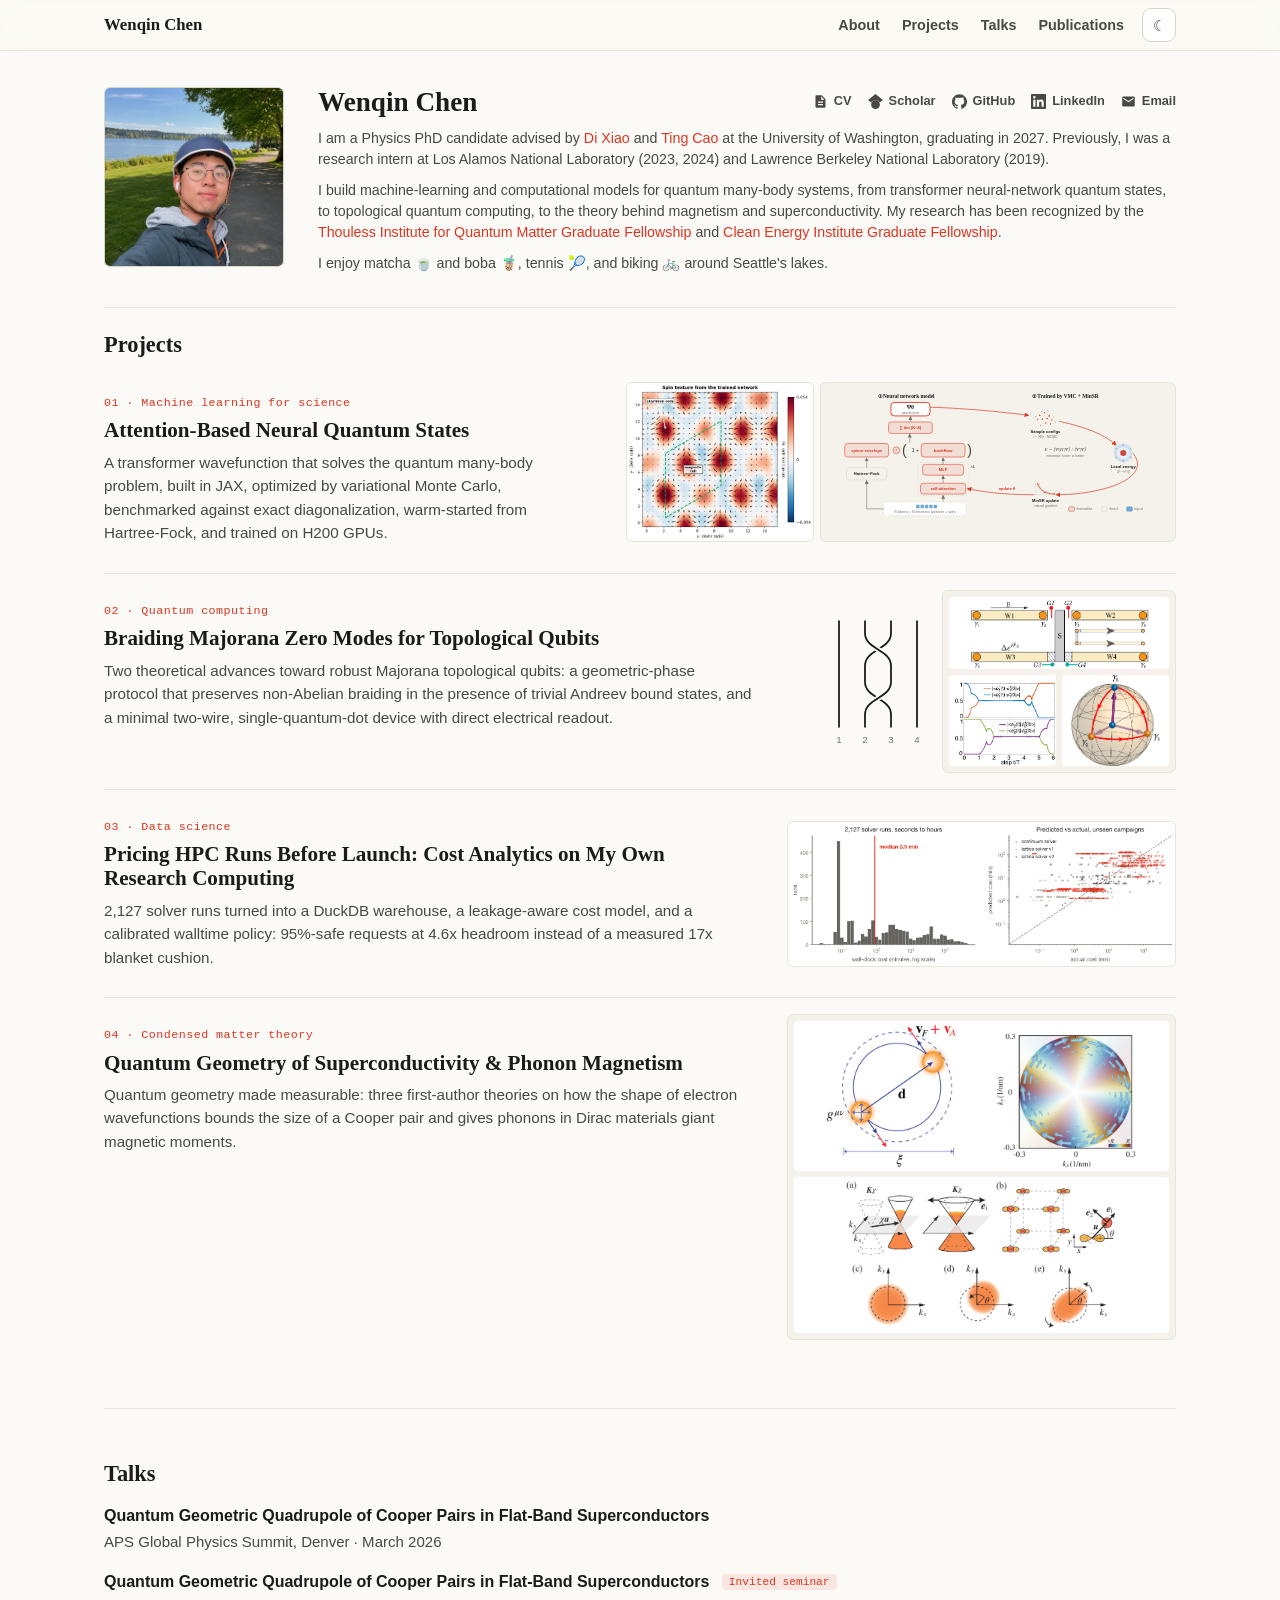
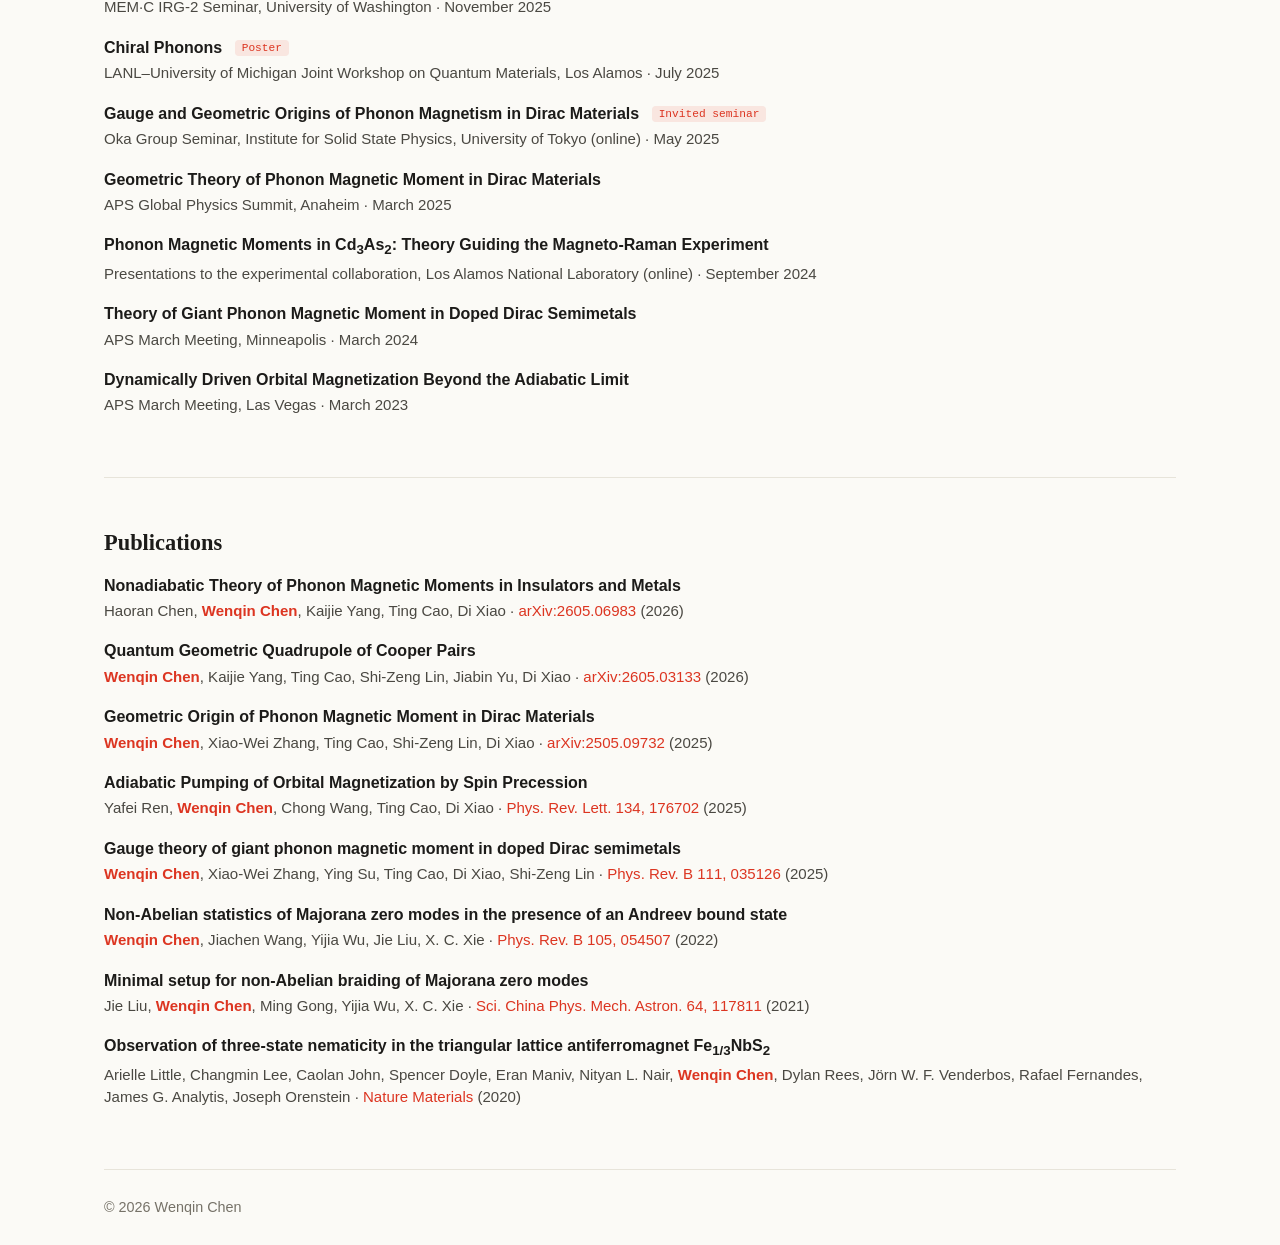
==== index.html @ cfd7b530 "Site polish: drop keyword pills site-wide; de-inflate Majorana title (drop 'Fault-Tolerant'); 'a com" ====
<!DOCTYPE html>
<html lang="en">
<head>
  <meta charset="utf-8" />
  <meta name="viewport" content="width=device-width, initial-scale=1" />
  <title>Wenqin Chen</title>
  <meta name="description" content="Physics PhD candidate (UW) working on machine learning and quantum many-body theory for quantum materials: neural quantum states, mean-field solvers, quantum geometry, and Dirac-material phonon magnetism." />
  <script>(function(){try{var t=localStorage.getItem("theme");if(t)document.documentElement.setAttribute("data-theme",t);}catch(e){}})();</script>
  <link rel="icon" href="assets/favicon.svg" type="image/svg+xml" />
  <link rel="stylesheet" href="assets/css/style.css?v=20260715" />
</head>
<body id="top">
  <header class="top-bar">
    <div class="top-bar-inner">
      <a class="top-brand" href="#top">Wenqin Chen</a>
      <nav class="top-links">
        <a href="#about">About</a>
        <a href="#projects">Projects</a>
        <a href="#talks">Talks</a>
        <a href="#publications">Publications</a>
      </nav>
      <button class="theme-toggle" id="theme-toggle" type="button" aria-label="Toggle theme">☾</button>
    </div>
  </header>
  <div class="layout">
    <!-- ================= MAIN ================= -->
    <main class="main">

      <!-- ABOUT -->
      <section class="section about-section" id="about">
        <div class="about-layout">
          <div class="about-aside">
            <img class="headshot about-photo" src="assets/profile.jpg" alt="Portrait of Wenqin Chen" />
          </div>
          <div class="about-copy">
            <div class="about-heading">
              <h1>Wenqin Chen</h1>
              <ul class="profile-links" aria-label="Profile links">
                <li><a class="profile-primary" href="assets/Wenqin_Chen_CV.pdf" target="_blank" rel="noopener"><svg viewBox="0 0 24 24" fill="currentColor" aria-hidden="true"><path d="M14 2H6c-1.1 0-1.99.9-1.99 2L4 20c0 1.1.89 2 1.99 2H18c1.1 0 2-.9 2-2V8l-6-6zm2 16H8v-2h8v2zm0-4H8v-2h8v2zm-3-5V3.5L18.5 9H13z"/></svg>CV</a></li>
                <li><a href="https://scholar.google.com/citations?user=Eo7OIQ8AAAAJ" target="_blank" rel="noopener"><svg viewBox="0 0 24 24" fill="currentColor" aria-hidden="true"><path d="M5.242 13.769 0 9.5 12 0l12 9.5-5.242 4.269C17.548 11.249 14.978 9.5 12 9.5c-2.977 0-5.548 1.748-6.758 4.269zM12 10a7 7 0 1 0 0 14 7 7 0 0 0 0-14z"/></svg>Scholar</a></li>
                <li><a href="https://github.com/wenqin-chen" target="_blank" rel="noopener"><svg viewBox="0 0 24 24" fill="currentColor" aria-hidden="true"><path d="M12 .297c-6.63 0-12 5.373-12 12 0 5.303 3.438 9.8 8.205 11.385.6.113.82-.258.82-.577 0-.285-.01-1.04-.015-2.04-3.338.724-4.042-1.61-4.042-1.61C4.422 18.07 3.633 17.7 3.633 17.7c-1.087-.744.084-.729.084-.729 1.205.084 1.838 1.236 1.838 1.236 1.07 1.835 2.809 1.305 3.495.998.108-.776.417-1.305.76-1.605-2.665-.3-5.466-1.332-5.466-5.93 0-1.31.465-2.38 1.235-3.22-.135-.303-.54-1.523.105-3.176 0 0 1.005-.322 3.3 1.23.96-.267 1.98-.399 3-.405 1.02.006 2.04.138 3 .405 2.28-1.552 3.285-1.23 3.285-1.23.645 1.653.24 2.873.12 3.176.765.84 1.23 1.91 1.23 3.22 0 4.61-2.805 5.625-5.475 5.92.42.36.81 1.096.81 2.22 0 1.606-.015 2.896-.015 3.286 0 .315.21.69.825.57C20.565 22.092 24 17.592 24 12.297c0-6.627-5.373-12-12-12"/></svg>GitHub</a></li>
                <li><a href="https://www.linkedin.com/in/wen-qin-chen" target="_blank" rel="noopener"><svg viewBox="0 0 24 24" fill="currentColor" aria-hidden="true"><path d="M20.447 20.452h-3.554v-5.569c0-1.328-.027-3.037-1.852-3.037-1.853 0-2.136 1.445-2.136 2.939v5.667H9.351V9h3.414v1.561h.046c.477-.9 1.637-1.85 3.37-1.85 3.601 0 4.267 2.37 4.267 5.455v6.286zM5.337 7.433a2.062 2.062 0 0 1-2.063-2.065 2.064 2.064 0 1 1 2.063 2.065zm1.782 13.019H3.555V9h3.564v11.452zM22.225 0H1.771C.792 0 0 .774 0 1.729v20.542C0 23.227.792 24 1.771 24h20.451C23.2 24 24 23.227 24 22.271V1.729C24 .774 23.2 0 22.222 0h.003z"/></svg>LinkedIn</a></li>
                <li><a href="mailto:wenqinchenphy@gmail.com"><svg viewBox="0 0 24 24" fill="currentColor" aria-hidden="true"><path d="M20 4H4c-1.1 0-1.99.9-1.99 2L2 18c0 1.1.9 2 2 2h16c1.1 0 2-.9 2-2V6c0-1.1-.9-2-2-2zm0 4-8 5-8-5V6l8 5 8-5v2z"/></svg>Email</a></li>
              </ul>
            </div>
            <p>I am a Physics PhD candidate advised by <a href="https://phys.washington.edu/people/di-xiao" target="_blank" rel="noopener">Di Xiao</a> and <a href="https://faculty.washington.edu/tingcao/" target="_blank" rel="noopener">Ting Cao</a> at the University of Washington, graduating in 2027. Previously, I was a research intern at Los Alamos National Laboratory (2023, 2024) and Lawrence Berkeley National Laboratory (2019).</p>
            <p>I build machine-learning and computational models for quantum many-body systems, from transformer neural-network quantum states, to topological quantum computing, to the theory behind magnetism and superconductivity. My research has been recognized by the <a href="https://sites.google.com/uw.edu/tiqm/" target="_blank" rel="noopener">Thouless Institute for Quantum Matter Graduate Fellowship</a> and <a href="https://www.cei.washington.edu/education/uw-graduate-students/graduate-fellowship/" target="_blank" rel="noopener">Clean Energy Institute Graduate Fellowship</a>.</p>
            <p>I enjoy matcha <span aria-hidden="true">🍵</span> and boba <span aria-hidden="true">🧋</span>, tennis <span aria-hidden="true">🎾</span>, and biking <span aria-hidden="true">🚲</span> around Seattle's lakes.</p>
          </div>
        </div>
      </section>

      <!-- PROJECTS -->
      <section class="section" id="projects">
        <div class="section-head">
          <h2>Projects</h2>
        </div>

        <div class="projects">
          <!-- 01 NQS -->
          <a class="proj proj--featured" href="projects/neural-quantum-states.html">
            <div class="proj-text">
              <span class="proj-num">01 · Machine learning for science</span>
              <h3 class="proj-title">Attention-Based Neural Quantum States</h3>
              <p class="proj-desc">A transformer wavefunction that solves the quantum many-body problem, built in JAX, optimized by variational Monte Carlo, benchmarked against exact diagonalization, warm-started from Hartree-Fock, and trained on H200 GPUs.</p>
            </div>
            <div class="proj-media proj-media-nqs">
              <div class="proj-fig nqs-texture-panel"><img src="assets/figures/nqs-2panel.png" alt="Skyrmion-crystal spin texture from the trained neural-network wavefunction" loading="lazy" /></div>
              <div class="proj-diagram">
              <div class="diagram-wrap">
                <svg viewBox="0 26 980 378" xmlns="http://www.w3.org/2000/svg" font-family="var(--sans)">
      <title>Neural quantum state: architecture and training pipeline</title>
      <desc>The determinant matrix is the elementwise product of the spinor envelope and (1 + backflow); a sum of K=4 generalized determinants of it, times a flexible Jastrow factor, gives the wavefunction. The spinor envelope is learnable, warm-started from Hartree-Fock; the backflow comes from a transformer (self-attention then MLP). Both branches start from the electron positions and spins. The wavefunction is trained by the VMC/MinSR loop on the right.</desc>
      <defs>
        <marker id="dM" viewBox="0 0 10 10" refX="8.5" refY="5" markerWidth="7" markerHeight="7" orient="auto-start-reverse"><path d="M0 0 L10 5 L0 10 z" fill="var(--muted)"/></marker>
        <marker id="dA" viewBox="0 0 10 10" refX="8" refY="5" markerWidth="7" markerHeight="7" orient="auto-start-reverse"><path d="M0 0 L10 5 L0 10 z" fill="var(--accent)"/></marker>
      </defs>

      <text x="217" y="46" text-anchor="middle" font-family="var(--serif)" font-size="16" font-weight="600" fill="var(--ink)">① Neural network model</text>
      <text x="690" y="46" text-anchor="middle" font-family="var(--serif)" font-size="16" font-weight="600" fill="var(--ink)">② Trained by VMC + MinSR</text>

      <!-- Psi -->
      <rect x="172" y="60" width="116" height="40" rx="10" fill="var(--card)" stroke="var(--accent)" stroke-width="2.6"/>
      <text x="230" y="80" text-anchor="middle" font-family="var(--serif)" font-size="17" font-weight="700" fill="var(--ink)">Ψθ</text>
      <text x="230" y="93" text-anchor="middle" font-size="9" fill="var(--muted)">wavefunction</text>
      <line x1="230" y1="116" x2="230" y2="102" stroke="var(--muted)" stroke-width="1.7" marker-end="url(#dM)"/>

      <!-- det -->
      <rect x="165" y="118" width="130" height="34" rx="8" fill="var(--accent-soft)" stroke="var(--accent)" stroke-width="1.6"/>
      <text x="230" y="140" text-anchor="middle" font-size="12" font-weight="600" fill="var(--accent)">∑ det (K=4)</text>
      <line x1="228" y1="180" x2="228" y2="154" stroke="var(--muted)" stroke-width="1.7" marker-end="url(#dM)"/>

      <!-- ===== product line:  spinor envelope  ⊗  ( 1 + backflow ) ===== -->
      <rect x="35" y="182" width="130" height="40" rx="8" fill="var(--accent-soft)" stroke="var(--accent)" stroke-width="1.6"/>
      <text x="100" y="206" text-anchor="middle" font-size="12" font-weight="600" fill="var(--accent)">spinor envelope</text>

      <circle cx="188" cy="202" r="10" fill="var(--accent-soft)" stroke="var(--accent)" stroke-width="1.6"/>
      <text x="188" y="208.5" text-anchor="middle" font-size="20" font-weight="700" fill="var(--accent)">·</text>

      <text x="205" y="216" font-size="42" fill="var(--ink-2)">(</text>
      <text x="234" y="208" font-size="15" fill="var(--ink)">1 +</text>

      <rect x="262" y="182" width="130" height="40" rx="8" fill="var(--accent-soft)" stroke="var(--accent)" stroke-width="1.6"/>
      <text x="327" y="207" text-anchor="middle" font-size="13" font-weight="600" fill="var(--accent)">backflow</text>

      <text x="399" y="216" font-size="42" fill="var(--ink-2)">)</text>

      <!-- left branch: Hartree-Fock -> spinor envelope -->
      <rect x="40" y="254" width="120" height="36" rx="8" fill="var(--bg-2)" stroke="var(--line-2)" stroke-width="1.5"/>
      <text x="100" y="276" text-anchor="middle" font-size="12" font-weight="600" fill="var(--ink)">Hartree–Fock</text>
      <line x1="100" y1="254" x2="100" y2="225" stroke="var(--muted)" stroke-width="1.7" marker-end="url(#dM)"/>

      <!-- right branch: transformer -> backflow -->
      <rect x="252" y="238" width="150" height="98" rx="10" fill="none" stroke="var(--line-2)" stroke-width="1.3" stroke-dasharray="5 3"/>
      <text x="408" y="254" font-size="12.5" font-weight="700" fill="var(--muted)">×L</text>
      <rect x="266" y="244" width="122" height="32" rx="8" fill="var(--accent-soft)" stroke="var(--accent)" stroke-width="1.6"/>
      <text x="327" y="264" text-anchor="middle" font-size="12" font-weight="600" fill="var(--accent)">MLP</text>
      <rect x="260" y="300" width="134" height="32" rx="8" fill="var(--accent-soft)" stroke="var(--accent)" stroke-width="1.6"/>
      <text x="327" y="320" text-anchor="middle" font-size="12" font-weight="600" fill="var(--accent)">self-attention</text>
      <line x1="327" y1="300" x2="327" y2="278" stroke="var(--muted)" stroke-width="1.7" marker-end="url(#dM)"/>
      <line x1="327" y1="244" x2="327" y2="225" stroke="var(--muted)" stroke-width="1.7" marker-end="url(#dM)"/>

      <!-- inputs feeding both branches (moved up to close the gap) -->
      <rect x="150" y="356" width="246" height="40" rx="9" fill="var(--card)" stroke="var(--line-2)" stroke-width="1.5" stroke-dasharray="4 3"/>
      <g fill="#6ea8d8"><rect x="247" y="364" width="10" height="10" rx="2"/><rect x="260" y="364" width="10" height="10" rx="2"/><rect x="273" y="364" width="10" height="10" rx="2"/><rect x="286" y="364" width="10" height="10" rx="2"/><rect x="299" y="364" width="10" height="10" rx="2"/></g>
      <text x="273" y="388" text-anchor="middle" font-size="10.5" fill="var(--muted)">N tokens = N electrons (position + spin)</text>
      <path d="M150 376 L 100 376 L 100 292" fill="none" stroke="var(--muted)" stroke-width="1.7" marker-end="url(#dM)"/>
      <line x1="327" y1="354" x2="327" y2="336" stroke="var(--muted)" stroke-width="1.7" marker-end="url(#dM)"/>

      <!-- ===== LOOP (moved up ~22) ===== -->
      <path d="M288 74 C 410 78 515 90 580 98" fill="none" stroke="var(--accent)" stroke-width="2" marker-end="url(#dA)"/>
      <path d="M672 116 C 762 136 812 160 840 186" fill="none" stroke="var(--accent)" stroke-width="2" marker-end="url(#dA)"/>
      <!-- smooth bottom sweep: local energy -> MinSR -> update theta, one continuous curve -->
      <path d="M890 210 C 952 285 800 334 664 334" fill="none" stroke="var(--accent)" stroke-width="2" marker-end="url(#dA)"/>
      <path d="M598 334 C 500 334 452 326 400 316" fill="none" stroke="var(--accent)" stroke-width="2" marker-end="url(#dA)"/>
      <text x="492" y="321" font-size="12" font-weight="700" fill="var(--accent)">update θ</text>

      <text x="690" y="204" text-anchor="middle" font-family="var(--serif)" font-style="italic" font-size="14.5" fill="var(--ink-2)">E = ⟨Ψ|H|Ψ⟩ / ⟨Ψ|Ψ⟩</text>
      <text x="690" y="222" text-anchor="middle" font-size="10.5" fill="var(--muted)">minimize: lower is better</text>

      <g fill="var(--accent)"><circle cx="614" cy="98" r="2.3"/><circle cx="628" cy="90" r="2"/><circle cx="642" cy="100" r="2.4"/><circle cx="622" cy="110" r="2"/><circle cx="636" cy="108" r="2.2"/><circle cx="650" cy="112" r="1.9"/><circle cx="608" cy="110" r="1.8"/><circle cx="632" cy="121" r="2.1"/><circle cx="646" cy="124" r="1.9"/></g>
      <g fill="var(--ink-2)" opacity="0.55"><circle cx="620" cy="86" r="1.6"/><circle cx="656" cy="104" r="1.6"/><circle cx="602" cy="102" r="1.6"/><circle cx="638" cy="84" r="1.5"/><circle cx="660" cy="118" r="1.5"/><circle cx="616" cy="128" r="1.6"/></g>
      <text x="631" y="152" text-anchor="middle" font-size="12" font-weight="600" fill="var(--ink)">Sample configs</text>
      <text x="631" y="166" text-anchor="middle" font-size="10" fill="var(--muted)">r ~ |Ψ|²  ·  MCMC</text>

      <circle cx="862" cy="210" r="28" fill="#cfe0f0"/><circle cx="862" cy="210" r="18" fill="#e8f0f7"/><circle cx="862" cy="210" r="9" fill="#d1483a"/>
      <g stroke="var(--ink-2)" stroke-width="1.3" opacity="0.7"><line x1="862" y1="190" x2="862" y2="183"/><line x1="881" y1="199" x2="887" y2="195"/><line x1="881" y1="221" x2="887" y2="225"/><line x1="862" y1="230" x2="862" y2="237"/><line x1="843" y1="221" x2="837" y2="225"/><line x1="843" y1="199" x2="837" y2="195"/></g>
      <text x="862" y="256" text-anchor="middle" font-size="12" font-weight="600" fill="var(--ink)">Local energy</text>
      <text x="862" y="270" text-anchor="middle" font-size="10" fill="var(--muted)">Ψ⁻¹ H Ψ</text>

      <line x1="602" y1="298" x2="602" y2="334" stroke="var(--line-2)" stroke-width="1.4"/>
      <line x1="602" y1="334" x2="660" y2="334" stroke="var(--line-2)" stroke-width="1.4"/>
      <polyline points="608,302 617,318 630,327 645,331 658,332" fill="none" stroke="var(--accent)" stroke-width="2.2"/>
      <g fill="var(--accent)"><circle cx="608" cy="302" r="2.3"/><circle cx="630" cy="327" r="2.3"/><circle cx="658" cy="332" r="2.3"/></g>
      <text x="631" y="356" text-anchor="middle" font-size="12" font-weight="600" fill="var(--ink)">MinSR update</text>
      <text x="631" y="370" text-anchor="middle" font-size="10" fill="var(--muted)">natural gradient</text>

      <!-- legend (relocated to bottom-right) -->
      <g font-size="11.5" fill="var(--muted)">
        <rect x="700" y="370" width="17" height="13" rx="3" fill="var(--accent-soft)" stroke="var(--accent)" stroke-width="1.4"/><text x="723" y="380">learnable</text>
        <rect x="798" y="370" width="17" height="13" rx="3" fill="var(--bg-2)" stroke="var(--line-2)" stroke-width="1.4"/><text x="821" y="380">fixed</text>
        <rect x="872" y="370" width="17" height="13" rx="3" fill="#6ea8d8" stroke="#4f8bc0" stroke-width="1.2"/><text x="895" y="380">input</text>
      </g>
    </svg>
              </div>
              </div>
            </div>
          </a>

          <!-- 02 Quantum computing -->
          <a class="proj" href="projects/quantum-computing.html">
            <div class="proj-text">
              <span class="proj-num">02 · Quantum computing</span>
              <h3 class="proj-title">Braiding Majorana Zero Modes for Topological Qubits</h3>
              <p class="proj-desc">Two theoretical advances toward robust Majorana topological qubits: a geometric-phase protocol that preserves non-Abelian braiding in the presence of trivial Andreev bound states, and a minimal two-wire, single-quantum-dot device with direct electrical readout.</p>
            </div>
            <div class="proj-media proj-media-qc">
              <svg class="braid-fig" viewBox="0 0 128 168" xmlns="http://www.w3.org/2000/svg" role="img" aria-label="Braiding worldlines: the middle two Majoranas (2 and 3) are exchanged twice while 1 and 4 stay fixed">
                <g fill="none" stroke="var(--ink)" stroke-width="2.2" stroke-linecap="round">
                  <line x1="16" y1="10" x2="16" y2="140"/>
                  <line x1="112" y1="10" x2="112" y2="140"/>
                  <path d="M80 10 L80 25 C80 45 48 45 48 65 L48 85 C48 105 80 105 80 125 L80 140"/>
                </g>
                <path d="M48 10 L48 25 C48 45 80 45 80 65 L80 85 C80 105 48 105 48 125 L48 140" fill="none" stroke="var(--bg)" stroke-width="6.5"/>
                <path d="M48 10 L48 25 C48 45 80 45 80 65 L80 85 C80 105 48 105 48 125 L48 140" fill="none" stroke="var(--ink)" stroke-width="2.2" stroke-linecap="round"/>
                <g fill="var(--muted)" font-family="var(--sans)" font-size="12" text-anchor="middle">
                  <text x="16" y="160">1</text><text x="48" y="160">2</text><text x="80" y="160">3</text><text x="112" y="160">4</text>
                </g>
              </svg>
              <div class="proj-fig proj-fig-compose">
                <img class="span2" src="assets/figures/qc-crop-tetron.png" alt="The modified-tetron braiding device: four gate-controlled nanowires W1–W4 carrying six Majorana zero modes γ₁–γ₆, joined by a central trivial superconductor S" loading="lazy" />
                <img src="assets/figures/qc-crop-braiding.png" alt="Braiding simulation: through the braiding cycle the two ground-state overlaps swap, the signature of non-Abelian statistics" loading="lazy" />
                <img src="assets/figures/qc-crop-bloch.png" alt="The Majorana exchange traced as a closed Berry-phase loop on a parameter-space Bloch sphere" loading="lazy" />
              </div>
            </div>
          </a>

          <!-- 03 Data science -->
          <a class="proj" href="projects/hpc-cost-analytics.html">
            <div class="proj-text">
              <span class="proj-num">03 · Data science</span>
              <h3 class="proj-title">Pricing HPC Runs Before Launch: Cost Analytics on My Own Research Computing</h3>
              <p class="proj-desc">2,127 solver runs turned into a DuckDB warehouse, a leakage-aware cost model, and a calibrated walltime policy: 95%-safe requests at 4.6x headroom instead of a measured 17x blanket cushion.</p>
            </div>
            <div class="proj-fig"><img src="assets/figures/hpc-cost-banner.png" alt="Cost distribution of 2,127 solver runs and predicted-versus-actual cost on unseen campaigns from the gradient-boosted model" loading="lazy" /></div>
          </a>

          <!-- 04 Condensed matter theory (Cooper pairs + phonon magnetism) -->
          <a class="proj" href="projects/condensed-matter-theory.html">
            <div class="proj-text">
              <span class="proj-num">04 · Condensed matter theory</span>
              <h3 class="proj-title">Quantum Geometry of Superconductivity &amp; Phonon Magnetism</h3>
              <p class="proj-desc">Quantum geometry made measurable: three first-author theories on how the shape of electron wavefunctions bounds the size of a Cooper pair and gives phonons in Dirac materials giant magnetic moments.</p>
            </div>
            <div class="proj-fig proj-fig-condensed">
              <img src="assets/figures/cooper-pair-banner.png" alt="Cooper-pair quantum-geometry schematic and momentum-space texture" loading="lazy" />
              <img src="assets/figures/chiral-phonon-banner.png" alt="Chiral-phonon magnetism schematic" loading="lazy" />
            </div>
          </a>

        </div>
      </section>

      <!-- TALKS -->
      <section class="section" id="talks">
        <h2>Talks</h2>
        <ul class="pub-list">
          <li>
            <div class="pub-title">Quantum Geometric Quadrupole of Cooper Pairs in Flat-Band Superconductors</div>
            <div class="pub-authors">APS Global Physics Summit, Denver · March 2026</div>
          </li>
          <li>
            <div class="pub-title">Quantum Geometric Quadrupole of Cooper Pairs in Flat-Band Superconductors <span class="talk-tag">Invited seminar</span></div>
            <div class="pub-authors">MEM·C IRG-2 Seminar, University of Washington · November 2025</div>
          </li>
          <li>
            <div class="pub-title">Chiral Phonons <span class="talk-tag">Poster</span></div>
            <div class="pub-authors">LANL–University of Michigan Joint Workshop on Quantum Materials, Los Alamos · July 2025</div>
          </li>
          <li>
            <div class="pub-title">Gauge and Geometric Origins of Phonon Magnetism in Dirac Materials <span class="talk-tag">Invited seminar</span></div>
            <div class="pub-authors">Oka Group Seminar, Institute for Solid State Physics, University of Tokyo (online) · May 2025</div>
          </li>
          <li>
            <div class="pub-title">Geometric Theory of Phonon Magnetic Moment in Dirac Materials</div>
            <div class="pub-authors">APS Global Physics Summit, Anaheim · March 2025</div>
          </li>
          <li>
            <div class="pub-title">Phonon Magnetic Moments in Cd<sub>3</sub>As<sub>2</sub>: Theory Guiding the Magneto-Raman Experiment</div>
            <div class="pub-authors">Presentations to the experimental collaboration, Los Alamos National Laboratory (online) · September 2024</div>
          </li>
          <li>
            <div class="pub-title">Theory of Giant Phonon Magnetic Moment in Doped Dirac Semimetals</div>
            <div class="pub-authors">APS March Meeting, Minneapolis · March 2024</div>
          </li>
          <li>
            <div class="pub-title">Dynamically Driven Orbital Magnetization Beyond the Adiabatic Limit</div>
            <div class="pub-authors">APS March Meeting, Las Vegas · March 2023</div>
          </li>
        </ul>
      </section>

      <!-- PUBLICATIONS -->
      <section class="section" id="publications">
        <h2>Publications</h2>
        <ul class="pub-list">
          <li>
            <div class="pub-title">Nonadiabatic Theory of Phonon Magnetic Moments in Insulators and Metals</div>
            <div class="pub-authors">Haoran Chen, <span class="me">Wenqin Chen</span>, Kaijie Yang, Ting Cao, Di Xiao · <a href="https://arxiv.org/abs/2605.06983" target="_blank" rel="noopener">arXiv:2605.06983</a> (2026)</div>
          </li>
          <li>
            <div class="pub-title">Quantum Geometric Quadrupole of Cooper Pairs</div>
            <div class="pub-authors"><span class="me">Wenqin Chen</span>, Kaijie Yang, Ting Cao, Shi-Zeng Lin, Jiabin Yu, Di Xiao · <a href="https://arxiv.org/abs/2605.03133" target="_blank" rel="noopener">arXiv:2605.03133</a> (2026)</div>
          </li>
          <li>
            <div class="pub-title">Geometric Origin of Phonon Magnetic Moment in Dirac Materials</div>
            <div class="pub-authors"><span class="me">Wenqin Chen</span>, Xiao-Wei Zhang, Ting Cao, Shi-Zeng Lin, Di Xiao · <a href="https://arxiv.org/abs/2505.09732" target="_blank" rel="noopener">arXiv:2505.09732</a> (2025)</div>
          </li>
          <li>
            <div class="pub-title">Adiabatic Pumping of Orbital Magnetization by Spin Precession</div>
            <div class="pub-authors">Yafei Ren, <span class="me">Wenqin Chen</span>, Chong Wang, Ting Cao, Di Xiao · <a href="https://doi.org/10.1103/PhysRevLett.134.176702" target="_blank" rel="noopener">Phys. Rev. Lett. 134, 176702</a> (2025)</div>
          </li>
          <li>
            <div class="pub-title">Gauge theory of giant phonon magnetic moment in doped Dirac semimetals</div>
            <div class="pub-authors"><span class="me">Wenqin Chen</span>, Xiao-Wei Zhang, Ying Su, Ting Cao, Di Xiao, Shi-Zeng Lin · <a href="https://doi.org/10.1103/PhysRevB.111.035126" target="_blank" rel="noopener">Phys. Rev. B 111, 035126</a> (2025)</div>
          </li>
          <li>
            <div class="pub-title">Non-Abelian statistics of Majorana zero modes in the presence of an Andreev bound state</div>
            <div class="pub-authors"><span class="me">Wenqin Chen</span>, Jiachen Wang, Yijia Wu, Jie Liu, X. C. Xie · <a href="https://doi.org/10.1103/PhysRevB.105.054507" target="_blank" rel="noopener">Phys. Rev. B 105, 054507</a> (2022)</div>
          </li>
          <li>
            <div class="pub-title">Minimal setup for non-Abelian braiding of Majorana zero modes</div>
            <div class="pub-authors">Jie Liu, <span class="me">Wenqin Chen</span>, Ming Gong, Yijia Wu, X. C. Xie · <a href="https://doi.org/10.1007/s11433-021-1773-3" target="_blank" rel="noopener">Sci. China Phys. Mech. Astron. 64, 117811</a> (2021)</div>
          </li>
          <li>
            <div class="pub-title">Observation of three-state nematicity in the triangular lattice antiferromagnet Fe<sub>1/3</sub>NbS<sub>2</sub></div>
            <div class="pub-authors">Arielle Little, Changmin Lee, Caolan John, Spencer Doyle, Eran Maniv, Nityan L. Nair, <span class="me">Wenqin Chen</span>, Dylan Rees, Jörn W. F. Venderbos, Rafael Fernandes, James G. Analytis, Joseph Orenstein · <a href="https://doi.org/10.1038/s41563-020-0681-0" target="_blank" rel="noopener">Nature Materials</a> (2020)</div>
          </li>
        </ul>
      </section>

      <footer class="main-footer">© 2026 Wenqin&nbsp;Chen</footer>
    </main>

  </div>

  <script src="assets/js/main.js"></script>
</body>
</html>
---- assets/css/style.css ----
/* =========================================================================
   Wenqin Chen — portfolio
   Zero-dependency static stylesheet. Palette + type matched to the résumé
   (vermilion accent #DC3521, serif headings, sans body).
   ========================================================================= */

:root {
  --accent:      #dc3521;
  --accent-soft: rgba(220, 53, 33, 0.10);
  --ink:         #1c1b19;
  --ink-2:       #4a4842;
  --muted:       #767268;
  --bg:          #fbfaf6;
  --bg-2:        #f4f2ea;
  --card:        #ffffff;
  --line:        #e7e4da;
  --line-2:      #d8d4c8;
  --shadow:      0 1px 2px rgba(28,27,25,.04), 0 6px 22px rgba(28,27,25,.06);
  --shadow-lift: 0 2px 6px rgba(28,27,25,.06), 0 18px 40px rgba(28,27,25,.11);

  --serif: "Iowan Old Style", "Palatino Linotype", Palatino, "Book Antiqua", Georgia, serif;
  --sans:  -apple-system, BlinkMacSystemFont, "Segoe UI", Roboto, Helvetica, Arial, sans-serif;
  --mono:  "SF Mono", ui-monospace, "JetBrains Mono", Menlo, Consolas, monospace;

  --wrap: 1120px;
  --prose: 720px;
  --radius: 8px;
}

[data-theme="dark"] {
  --accent:      #f0563f;
  --accent-soft: rgba(240, 86, 63, 0.14);
  --ink:         #ece9e0;
  --ink-2:       #c3bfb2;
  --muted:       #8f8b7f;
  --bg:          #14130f;
  --bg-2:        #1b1a15;
  --card:        #1e1d18;
  --line:        #2c2a23;
  --line-2:      #38352c;
  --shadow:      0 1px 2px rgba(0,0,0,.3), 0 6px 22px rgba(0,0,0,.35);
  --shadow-lift: 0 2px 6px rgba(0,0,0,.4), 0 18px 44px rgba(0,0,0,.5);
}

@media (prefers-color-scheme: dark) {
  :root:not([data-theme="light"]) {
    --accent:#f0563f; --accent-soft:rgba(240,86,63,.14);
    --ink:#ece9e0; --ink-2:#c3bfb2; --muted:#8f8b7f;
    --bg:#14130f; --bg-2:#1b1a15; --card:#1e1d18;
    --line:#2c2a23; --line-2:#38352c;
    --shadow:0 1px 2px rgba(0,0,0,.3),0 6px 22px rgba(0,0,0,.35);
    --shadow-lift:0 2px 6px rgba(0,0,0,.4),0 18px 44px rgba(0,0,0,.5);
  }
}

/* ---------- reset / base ---------- */
*, *::before, *::after { box-sizing: border-box; }
html { -webkit-text-size-adjust: 100%; scroll-behavior: smooth; }
body {
  margin: 0;
  font-family: var(--sans);
  font-size: 16px;
  line-height: 1.58;
  color: var(--ink);
  background: var(--bg);
  -webkit-font-smoothing: antialiased;
  text-rendering: optimizeLegibility;
}
img { max-width: 100%; height: auto; display: block; }
a { color: var(--accent); text-decoration: none; }
a:hover { text-decoration: underline; text-underline-offset: 2px; }
::selection { background: var(--accent); color: #fff; }

/* ---------- typography ---------- */
h1, h2, h3, h4 { font-family: var(--serif); font-weight: 600; line-height: 1.15; color: var(--ink); margin: 0 0 .4em; letter-spacing: 0; }
h1 { font-size: clamp(2.1rem, 5vw, 3.1rem); }
h2 { font-size: clamp(1.5rem, 3vw, 2rem); }
h3 { font-size: 1.25rem; }
p { margin: 0 0 1rem; }
.eyebrow {
  font-family: var(--sans); font-weight: 650; font-size: .72rem;
  letter-spacing: .16em; text-transform: uppercase; color: var(--accent);
  margin: 0 0 .8rem;
}
.lead { font-size: 1.16rem; color: var(--ink-2); line-height: 1.6; }
.muted { color: var(--muted); }

/* ---------- layout ---------- */
.wrap { max-width: var(--wrap); margin: 0 auto; padding: 0 24px; }
.section { padding: clamp(38px, 5vw, 58px) 0; }
.section + .section { border-top: 1px solid var(--line); }
.divider { height: 1px; background: var(--line); border: 0; margin: 0; }

/* ---------- home: top jump bar ---------- */
.top-bar {
  position: sticky; top: 0; z-index: 50;
  background: color-mix(in srgb, var(--bg) 82%, transparent);
  backdrop-filter: saturate(1.4) blur(10px);
  border-bottom: 1px solid var(--line);
}
.top-bar-inner {
  max-width: var(--wrap); margin: 0 auto; padding: 0 24px; height: 50px;
  display: flex; align-items: center;
}
.top-brand {
  color: var(--ink); font-family: var(--serif); font-size: 1.05rem; font-weight: 600;
  white-space: nowrap;
}
.top-brand:hover { color: var(--accent); text-decoration: none; }
.top-links { display: flex; gap: 22px; margin-left: auto; }
.top-links a { color: var(--ink-2); font-size: .9rem; font-weight: 550; }
.top-links a:hover { color: var(--accent); text-decoration: none; }
.top-bar .theme-toggle { margin-left: 18px; }

/* ---------- home: wide single-column layout ---------- */
.layout { max-width: var(--wrap); margin: 0 auto; padding: 36px 24px 0; }
.main .section { scroll-margin-top: 64px; }
.main { min-width: 0; }
.main .section { padding: clamp(38px, 5vw, 52px) 0; }
.main .section:first-child { padding-top: 0; }
.main #about { padding-bottom: clamp(18px, 2.5vw, 24px); }
.main #projects { padding-top: clamp(18px, 2.5vw, 24px); }
.main .section h2 { font-size: 1.4rem; }
.about-layout {
  display: grid; grid-template-columns: 180px minmax(0, 1fr); gap: 34px;
  align-items: start;
}
.headshot.about-photo {
  width: 180px; height: 180px; border-radius: 6px; border: 1px solid var(--line-2);
  box-shadow: none;
}
.about-aside { width: 180px; }
.about-copy { max-width: 860px; }
.about-heading {
  display: flex; align-items: center; flex-wrap: wrap; gap: 8px 24px;
  margin-bottom: 10px;
}
.about-copy h1 { flex: none; font-size: 1.7rem; margin: 0; }
.about-copy > p {
  color: var(--ink-2); font-size: .89rem; line-height: 1.48;
  margin-bottom: .6rem;
}
.profile-links {
  display: flex; flex-wrap: wrap; gap: 5px 16px; justify-content: flex-end;
  list-style: none; margin: 0 0 0 auto; padding: 0;
}
.profile-links a {
  display: inline-flex; align-items: center; gap: 6px; color: var(--ink-2);
  font-size: .8rem; font-weight: 600; padding: 2px 0;
}
.profile-links a:hover { color: var(--accent); text-decoration: none; }
.profile-links a.profile-primary { color: var(--ink-2); }
.profile-links a.profile-primary:hover { color: var(--accent); }
.profile-links svg { width: 15px; height: 15px; flex: none; }
.main-footer { border-top: 1px solid var(--line); padding: 26px 0; color: var(--muted); font-size: .9rem; }
@media (max-width: 680px) {
  .top-bar-inner { padding: 0 16px; }
  .top-brand { display: none; }
  .top-links { gap: 15px; margin-left: 0; }
  .top-links a { font-size: .84rem; }
  .top-bar .theme-toggle { margin-left: auto; }
  .layout { padding: 28px 18px 0; }
  .about-layout { grid-template-columns: 1fr; gap: 18px; }
  .about-aside { width: 138px; }
  .headshot.about-photo { width: 138px; height: 138px; }
  .about-heading { flex-direction: column; align-items: flex-start; gap: 8px; }
  .profile-links { justify-content: flex-start; margin-left: 0; }
  .about-copy h1 { font-size: 1.6rem; }
}
@media (max-width: 360px) {
  .top-links a:nth-child(3) { display: none; }
}

/* ---------- header ---------- */
.site-header {
  position: sticky; top: 0; z-index: 50;
  background: color-mix(in srgb, var(--bg) 82%, transparent);
  backdrop-filter: saturate(1.4) blur(10px);
  border-bottom: 1px solid var(--line);
}
.site-header .wrap { display: flex; align-items: center; justify-content: space-between; height: 62px; }
.brand { font-family: var(--serif); font-weight: 600; font-size: 1.12rem; color: var(--ink); letter-spacing: -.01em; }
.brand:hover { text-decoration: none; color: var(--accent); }
.brand .dot { color: var(--accent); }
.nav { display: flex; align-items: center; gap: 22px; }
.nav a { color: var(--ink-2); font-size: .95rem; font-weight: 500; }
.nav a:hover { color: var(--accent); text-decoration: none; }
.theme-toggle {
  display: inline-grid; place-items: center; width: 34px; height: 34px;
  border: 1px solid var(--line-2); border-radius: 9px; background: var(--card);
  color: var(--ink-2); cursor: pointer; font-size: 15px; line-height: 1;
}
.theme-toggle:hover { color: var(--accent); border-color: var(--accent); }
.nav-links { display: flex; gap: 22px; align-items: center; }
@media (max-width: 620px) { .nav-links { display: none; } }

/* ---------- hero ---------- */
.hero { padding: clamp(56px, 10vw, 104px) 0 clamp(40px, 7vw, 72px); }
.hero h1 { margin-bottom: .25em; }
.hero .tagline { font-family: var(--serif); font-size: clamp(1.15rem, 2.6vw, 1.5rem); color: var(--accent); margin: 0 0 1.1rem; font-weight: 500; }
.hero .intro { max-width: var(--prose); font-size: 1.13rem; color: var(--ink-2); }
.hero-links { display: flex; flex-wrap: wrap; gap: 10px; margin-top: 1.7rem; }

/* ---------- buttons ---------- */
.btn {
  display: inline-flex; align-items: center; gap: 7px;
  padding: 9px 16px; border-radius: 10px; font-size: .93rem; font-weight: 550;
  border: 1px solid var(--line-2); background: var(--card); color: var(--ink);
  transition: transform .12s ease, border-color .12s ease, background .12s ease, color .12s ease;
}
.btn:hover { text-decoration: none; border-color: var(--accent); color: var(--accent); transform: translateY(-1px); }
.btn.primary { background: var(--accent); border-color: var(--accent); color: #fff; }
.btn.primary:hover { color: #fff; filter: brightness(1.06); }
.btn.ghost { background: transparent; }
.btn[aria-disabled="true"], .btn.disabled {
  opacity: .6; cursor: not-allowed; pointer-events: none;
  border-style: dashed;
}
.btn svg { width: 15px; height: 15px; }

/* ---------- project banners ---------- */
.projects { display: flex; flex-direction: column; }
.proj {
  display: grid; grid-template-columns: minmax(0, 1.25fr) minmax(320px, .75fr);
  gap: 34px; align-items: start;
  padding: 16px 0; border-top: 1px solid var(--line);
  transition: none;
}
.proj:first-child { border-top: 0; padding-top: 0; }
.proj:hover { text-decoration: none; }
.proj:hover .proj-title { color: var(--accent); }
.proj-text { min-width: 0; padding-top: 6px; }
.proj-num { font-family: var(--mono); font-size: .73rem; color: var(--accent); letter-spacing: .04em; }
.proj-title { font-family: var(--serif); font-size: 1.32rem; font-weight: 600; color: var(--ink); margin: 5px 0 8px; transition: color .14s ease; }
.proj-desc { color: var(--ink-2); font-size: .95rem; line-height: 1.55; margin: 0 0 12px; }
.proj-fig {
  border: 1px solid var(--line); border-radius: 6px; overflow: hidden;
  background: var(--bg-2); align-self: center;
}
.proj > .proj-fig,
.proj > .proj-media { width: 100%; max-width: 410px; justify-self: end; }
.proj-fig img { width: 100%; height: auto; max-height: 340px; object-fit: contain; display: block; }
.proj-fig.proj-fig-row { display: grid; grid-template-columns: repeat(3, 1fr); gap: 5px; padding: 5px; }
.proj-fig-row img { max-height: none; border-radius: 4px; }
.proj-fig.proj-fig-condensed { display: grid; gap: 6px; padding: 6px; }
.proj-fig-condensed img { max-height: none; width: 100%; border-radius: 4px; }
.braid-fig { width: 104px; height: auto; display: block; }
.proj-fig.proj-fig-compose { display: grid; grid-template-columns: 1fr 1fr; gap: 6px; padding: 6px; align-items: center; }
.proj-fig-compose .span2 { grid-column: 1 / -1; }
.proj-fig-compose .tall { grid-row: 1 / 3; }
.proj-fig-compose img { max-height: none; width: 100%; border-radius: 4px; }
.proj-diagram { grid-column: 1 / -1; justify-self: start; max-width: 660px; min-width: 0; overflow: hidden; padding: 8px 12px; border: 1px solid var(--line); border-radius: 6px; background: var(--bg-2); }
/* featured NQS card: independent spin-texture and pipeline panels */
.proj-media { display: flex; flex-direction: column; gap: 6px; min-width: 0; }
.proj-media .proj-fig { align-self: stretch; }
.proj > .proj-media-qc {
  display: grid; grid-template-columns: 104px minmax(0, 1fr);
  align-items: center; gap: 12px; max-width: 350px;
}
.proj-media-qc .braid-fig { justify-self: center; }
.proj-media-qc .proj-fig { min-width: 0; width: 100%; }
.proj--featured { grid-template-columns: minmax(0, .9fr) minmax(0, 1.1fr); }
.proj > .proj-media-nqs {
  display: grid; grid-template-columns: 188px minmax(0, 1fr); align-items: stretch;
  gap: 6px; max-width: 550px;
}
.nqs-texture-panel {
  width: 100%; aspect-ratio: 1020 / 866; align-self: stretch;
}
.nqs-texture-panel img {
  width: 196.078%; max-width: none; height: auto; max-height: none;
}
.proj-media-nqs .proj-diagram { align-self: stretch; }
.proj--featured .proj-diagram { grid-column: auto; justify-self: stretch; max-width: 100%; }
.proj--featured .diagram-wrap svg { min-width: 0; }
@media (max-width: 900px) {
  .proj--featured { grid-template-columns: minmax(0, 1fr); }
  .proj > .proj-media-nqs { justify-self: center; }
}
@media (max-width: 720px) {
  .proj { grid-template-columns: minmax(0, 1fr); gap: 18px; padding: 20px 0; }
  .proj-text { padding-top: 0; }
  .proj > .proj-fig,
  .proj > .proj-media { justify-self: center; }
}
@media (max-width: 560px) {
  .proj > .proj-media-nqs { grid-template-columns: minmax(0, 1fr); }
  .nqs-texture-panel { width: 100%; max-width: 240px; justify-self: center; }
}

/* ---------- project detail page ---------- */
.back { display: inline-flex; align-items: center; gap: 6px; font-size: .9rem; color: var(--muted); font-weight: 550; margin-bottom: 26px; }
.back:hover { color: var(--accent); text-decoration: none; }
.project-hero { max-width: var(--prose); }
.project-hero h1 { margin-top: .3rem; }
.project-figure { margin: 40px 0 12px; border: 1px solid var(--line); border-radius: var(--radius); overflow: hidden; background: var(--card); box-shadow: var(--shadow); }
.project-figure img { width: 100%; }
.figcaption { font-size: .86rem; color: var(--muted); margin: 12px 2px 0; max-width: var(--prose); }
/* two figures side by side, each with its own caption */
.figure-pair { display: grid; grid-template-columns: 1fr 1fr; gap: 24px; align-items: start; margin: 40px 0 12px; max-width: 820px; }
.figure-pair .project-figure { margin: 0; }
.figure-pair .figcaption { margin-top: 10px; }
@media (max-width: 620px) { .figure-pair { grid-template-columns: 1fr; } }
/* multi-panel figure row — e.g. a texture triptych */
.figure-row { display: grid; grid-template-columns: repeat(3, 1fr); gap: 12px; margin: 40px 0 12px; }
.figure-row .cell { border: 1px solid var(--line); border-radius: 12px; overflow: hidden; background: var(--card); box-shadow: var(--shadow); }
.figure-row img { width: 100%; display: block; }
@media (max-width: 560px) { .figure-row { gap: 8px; } }
/* composed multi-panel figure on detail pages — tall panel left, two panels stacked right
   (same layout the landing-page banner used) */
.figure-compose { display: grid; grid-template-columns: 1fr 1fr; gap: 6px; padding: 6px; align-items: center; }
.figure-compose .tall { grid-row: 1 / 3; }
.figure-compose img { border-radius: 4px; }
@media (max-width: 620px) { .figure-compose { grid-template-columns: 1fr; } .figure-compose .tall { grid-row: auto; } }
/* inline SVG pipeline diagram — scrolls within its own frame on narrow screens */
.diagram-wrap { overflow-x: auto; }
.diagram-wrap svg { display: block; width: 100%; min-width: 620px; height: auto; }
.diagram-fig { max-width: 900px; margin-inline: auto; }   /* a touch smaller than full-width figures */
.prose { max-width: var(--prose); }
.prose h2 { margin-top: 2.4rem; }
.prose ul { padding-left: 1.15em; }
.prose li { margin-bottom: .4rem; color: var(--ink-2); }
.callout {
  border-left: 3px solid var(--accent); background: var(--bg-2);
  padding: 14px 18px; border-radius: 0 10px 10px 0; margin: 1.6rem 0;
  font-size: .95rem; color: var(--ink-2);
}
.link-row { display: flex; flex-wrap: wrap; gap: 10px; margin-top: 2rem; }
.meta-row { display: flex; flex-wrap: wrap; gap: 8px 26px; margin: 1.4rem 0 0; padding: 0; list-style: none; font-size: .92rem; }
.meta-row li { color: var(--muted); }
.meta-row b { color: var(--ink); font-weight: 600; font-family: var(--sans); }

/* ---------- publications / about ---------- */
.about { max-width: var(--prose); }
.headshot { border-radius: 6px; object-fit: cover; box-shadow: var(--shadow); flex: none; }
.hero-head { display: flex; align-items: center; gap: 40px; }
.hero-head-text { flex: 1; min-width: 0; }
.hero-head-text .intro { margin-bottom: 0; }
.hero-head .headshot { width: 240px; height: 240px; }
.hero-facts { list-style: none; padding: 0; margin: 1.5rem 0 0; max-width: var(--prose); }
.hero-facts li { padding-left: 1.4em; position: relative; margin-bottom: .55rem; color: var(--ink-2); }
.hero-facts li::before { content: "—"; position: absolute; left: 0; color: var(--accent); }
@media (max-width: 620px) { .hero-head { flex-direction: column-reverse; align-items: flex-start; gap: 22px; } .hero-head .headshot { width: 200px; height: 200px; } }
.about ul { list-style: none; padding: 0; margin: 1rem 0 0; }
.about ul li { padding-left: 1.4em; position: relative; margin-bottom: .55rem; color: var(--ink-2); }
.about ul li::before { content: "—"; position: absolute; left: 0; color: var(--accent); }
.pub-list { list-style: none; padding: 0; margin: 0; }
.pub-list li { padding: 8px 0; }
.pub-title { color: var(--ink); font-weight: 600; }
.pub-authors { color: var(--ink-2); font-size: .94rem; line-height: 1.5; margin-top: 2px; }
.pub-authors .me { color: var(--accent); font-weight: 700; }
.talk-tag {
  font-family: var(--mono); font-size: .7rem; font-weight: 500; color: var(--accent);
  background: var(--accent-soft); padding: 2px 7px; border-radius: 4px;
  margin-left: 8px; vertical-align: 2px; white-space: nowrap;
}

/* ---------- footer ---------- */
.site-footer { border-top: 1px solid var(--line); background: var(--bg-2); padding: 48px 0; margin-top: 0; }
.site-footer .wrap { display: flex; flex-wrap: wrap; gap: 20px; align-items: center; justify-content: space-between; }
.footer-links { display: flex; flex-wrap: wrap; gap: 20px; }
.footer-links a { color: var(--ink-2); font-size: .94rem; font-weight: 500; }
.footer-links a:hover { color: var(--accent); text-decoration: none; }
.footer-note { color: var(--muted); font-size: .86rem; }

/* ---------- misc ---------- */
.section-head { max-width: var(--prose); margin-bottom: 24px; }
:focus-visible { outline: 2px solid var(--accent); outline-offset: 2px; border-radius: 4px; }
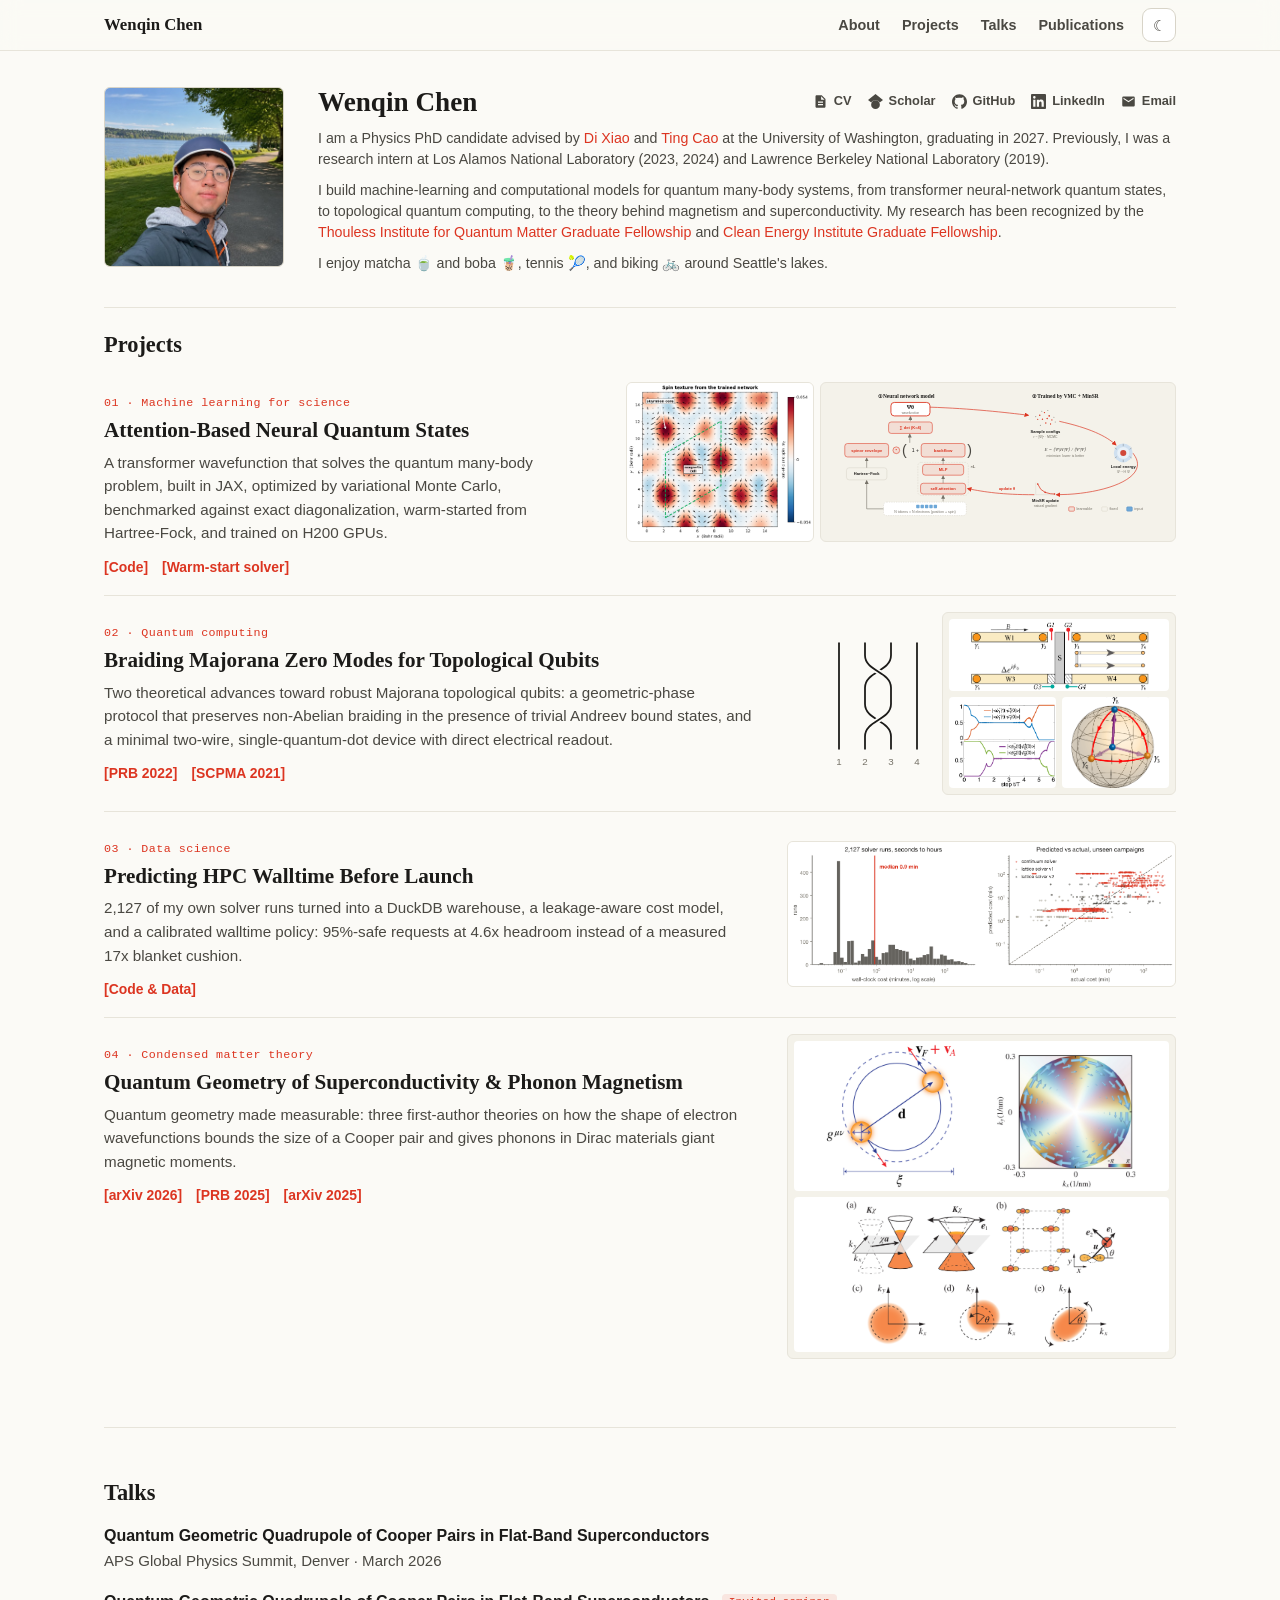
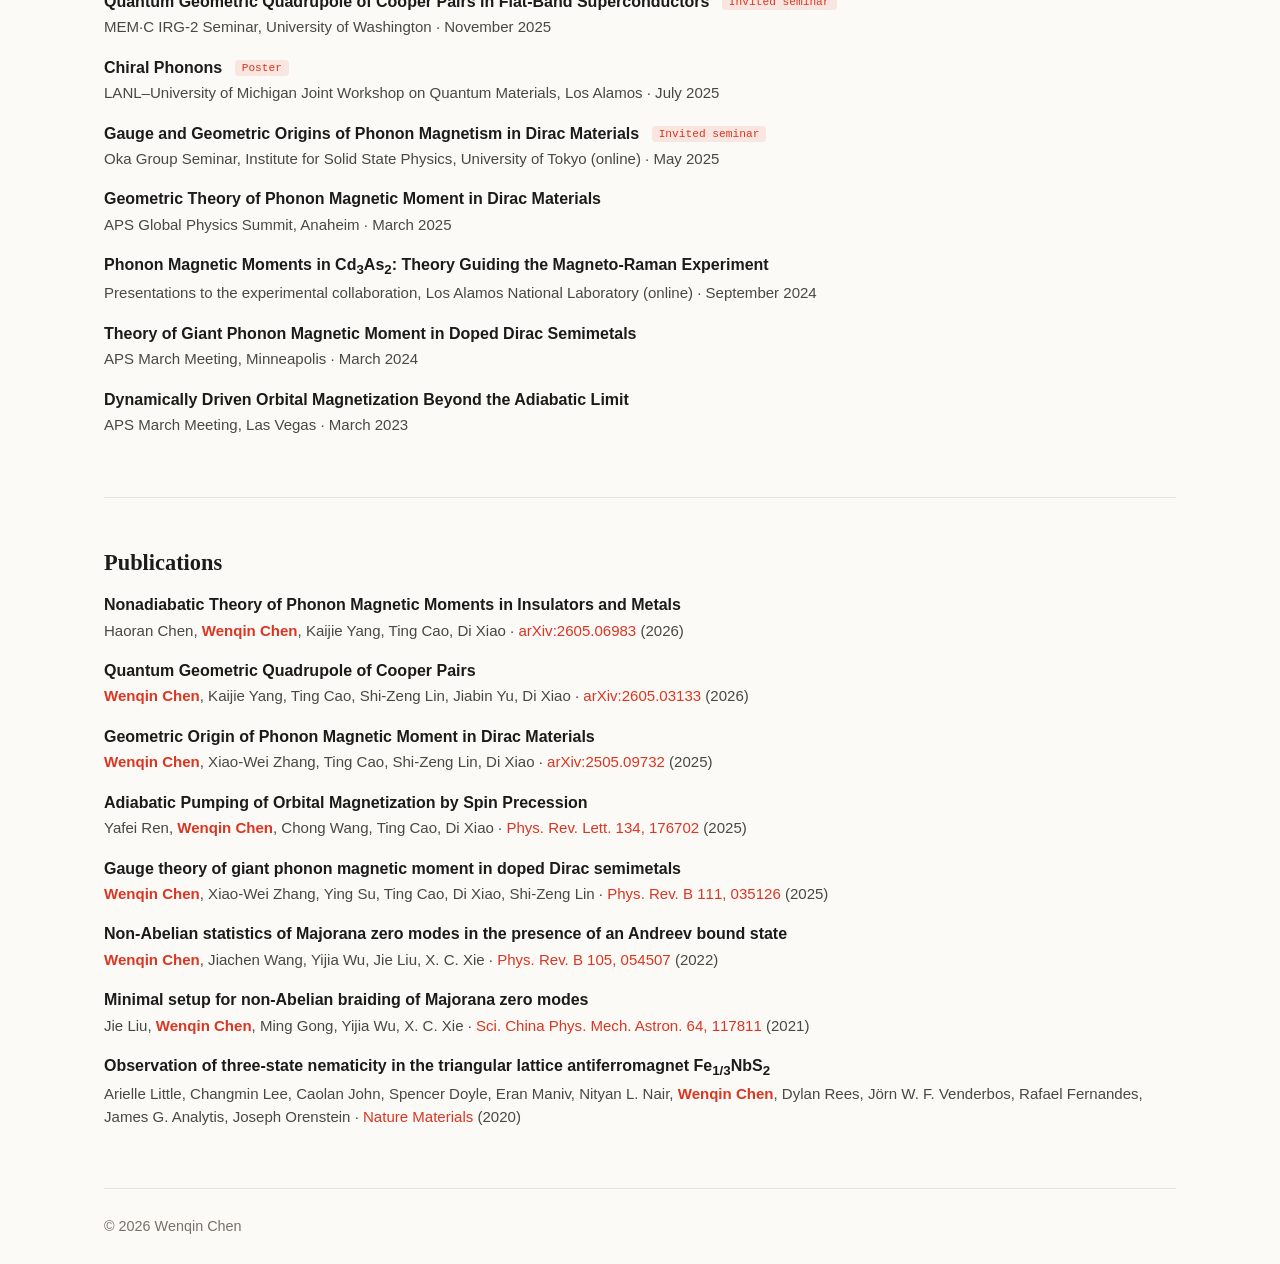
==== commit 7b05b9d8: "Retitle DS project to 'Predicting HPC Walltime Before Launch'; add [Code]/[arXiv]/[PRB] link badges " ====
--- a/index.html
+++ b/index.html
@@ -7,7 +7,7 @@
   <meta name="description" content="Physics PhD candidate (UW) working on machine learning and quantum many-body theory for quantum materials: neural quantum states, mean-field solvers, quantum geometry, and Dirac-material phonon magnetism." />
   <script>(function(){try{var t=localStorage.getItem("theme");if(t)document.documentElement.setAttribute("data-theme",t);}catch(e){}})();</script>
   <link rel="icon" href="assets/favicon.svg" type="image/svg+xml" />
-  <link rel="stylesheet" href="assets/css/style.css?v=20260715" />
+  <link rel="stylesheet" href="assets/css/style.css?v=20260715b" />
 </head>
 <body id="top">
   <header class="top-bar">
@@ -58,11 +58,15 @@
 
         <div class="projects">
           <!-- 01 NQS -->
-          <a class="proj proj--featured" href="projects/neural-quantum-states.html">
+          <div class="proj proj--featured">
             <div class="proj-text">
               <span class="proj-num">01 · Machine learning for science</span>
-              <h3 class="proj-title">Attention-Based Neural Quantum States</h3>
+              <h3 class="proj-title"><a href="projects/neural-quantum-states.html">Attention-Based Neural Quantum States</a></h3>
               <p class="proj-desc">A transformer wavefunction that solves the quantum many-body problem, built in JAX, optimized by variational Monte Carlo, benchmarked against exact diagonalization, warm-started from Hartree-Fock, and trained on H200 GPUs.</p>
+              <div class="link-badges">
+                <a href="https://github.com/wenqin-chen/continuum-nqs" target="_blank" rel="noopener">Code</a>
+                <a href="https://github.com/wenqin-chen/hubbard-meanfield" target="_blank" rel="noopener">Warm-start solver</a>
+              </div>
             </div>
             <div class="proj-media proj-media-nqs">
               <div class="proj-fig nqs-texture-panel"><img src="assets/figures/nqs-2panel.png" alt="Skyrmion-crystal spin texture from the trained neural-network wavefunction" loading="lazy" /></div>
@@ -165,14 +169,18 @@
               </div>
               </div>
             </div>
-          </a>
+          </div>
 
           <!-- 02 Quantum computing -->
-          <a class="proj" href="projects/quantum-computing.html">
+          <div class="proj">
             <div class="proj-text">
               <span class="proj-num">02 · Quantum computing</span>
-              <h3 class="proj-title">Braiding Majorana Zero Modes for Topological Qubits</h3>
+              <h3 class="proj-title"><a href="projects/quantum-computing.html">Braiding Majorana Zero Modes for Topological Qubits</a></h3>
               <p class="proj-desc">Two theoretical advances toward robust Majorana topological qubits: a geometric-phase protocol that preserves non-Abelian braiding in the presence of trivial Andreev bound states, and a minimal two-wire, single-quantum-dot device with direct electrical readout.</p>
+              <div class="link-badges">
+                <a href="https://doi.org/10.1103/PhysRevB.105.054507" target="_blank" rel="noopener">PRB 2022</a>
+                <a href="https://doi.org/10.1007/s11433-021-1773-3" target="_blank" rel="noopener">SCPMA 2021</a>
+              </div>
             </div>
             <div class="proj-media proj-media-qc">
               <svg class="braid-fig" viewBox="0 0 128 168" xmlns="http://www.w3.org/2000/svg" role="img" aria-label="Braiding worldlines: the middle two Majoranas (2 and 3) are exchanged twice while 1 and 4 stay fixed">
@@ -193,30 +201,38 @@
                 <img src="assets/figures/qc-crop-bloch.png" alt="The Majorana exchange traced as a closed Berry-phase loop on a parameter-space Bloch sphere" loading="lazy" />
               </div>
             </div>
-          </a>
+          </div>
 
           <!-- 03 Data science -->
-          <a class="proj" href="projects/hpc-cost-analytics.html">
+          <div class="proj">
             <div class="proj-text">
               <span class="proj-num">03 · Data science</span>
-              <h3 class="proj-title">Pricing HPC Runs Before Launch: Cost Analytics on My Own Research Computing</h3>
-              <p class="proj-desc">2,127 solver runs turned into a DuckDB warehouse, a leakage-aware cost model, and a calibrated walltime policy: 95%-safe requests at 4.6x headroom instead of a measured 17x blanket cushion.</p>
+              <h3 class="proj-title"><a href="projects/hpc-cost-analytics.html">Predicting HPC Walltime Before Launch</a></h3>
+              <p class="proj-desc">2,127 of my own solver runs turned into a DuckDB warehouse, a leakage-aware cost model, and a calibrated walltime policy: 95%-safe requests at 4.6x headroom instead of a measured 17x blanket cushion.</p>
+              <div class="link-badges">
+                <a href="https://github.com/wenqin-chen/hpc-cost-analytics" target="_blank" rel="noopener">Code &amp; Data</a>
+              </div>
             </div>
             <div class="proj-fig"><img src="assets/figures/hpc-cost-banner.png" alt="Cost distribution of 2,127 solver runs and predicted-versus-actual cost on unseen campaigns from the gradient-boosted model" loading="lazy" /></div>
-          </a>
+          </div>
 
           <!-- 04 Condensed matter theory (Cooper pairs + phonon magnetism) -->
-          <a class="proj" href="projects/condensed-matter-theory.html">
+          <div class="proj">
             <div class="proj-text">
               <span class="proj-num">04 · Condensed matter theory</span>
-              <h3 class="proj-title">Quantum Geometry of Superconductivity &amp; Phonon Magnetism</h3>
+              <h3 class="proj-title"><a href="projects/condensed-matter-theory.html">Quantum Geometry of Superconductivity &amp; Phonon Magnetism</a></h3>
               <p class="proj-desc">Quantum geometry made measurable: three first-author theories on how the shape of electron wavefunctions bounds the size of a Cooper pair and gives phonons in Dirac materials giant magnetic moments.</p>
+              <div class="link-badges">
+                <a href="https://arxiv.org/abs/2605.03133" target="_blank" rel="noopener">arXiv 2026</a>
+                <a href="https://doi.org/10.1103/PhysRevB.111.035126" target="_blank" rel="noopener">PRB 2025</a>
+                <a href="https://arxiv.org/abs/2505.09732" target="_blank" rel="noopener">arXiv 2025</a>
+              </div>
             </div>
             <div class="proj-fig proj-fig-condensed">
               <img src="assets/figures/cooper-pair-banner.png" alt="Cooper-pair quantum-geometry schematic and momentum-space texture" loading="lazy" />
               <img src="assets/figures/chiral-phonon-banner.png" alt="Chiral-phonon magnetism schematic" loading="lazy" />
             </div>
-          </a>
+          </div>
 
         </div>
       </section>
--- a/assets/css/style.css
+++ b/assets/css/style.css
@@ -221,11 +221,14 @@
 /* ---------- project banners ---------- */
 .projects { display: flex; flex-direction: column; }
 .proj {
+  position: relative;
   display: grid; grid-template-columns: minmax(0, 1.25fr) minmax(320px, .75fr);
   gap: 34px; align-items: start;
   padding: 16px 0; border-top: 1px solid var(--line);
   transition: none;
 }
+.proj-title a { color: inherit; text-decoration: none; }
+.proj-title a::after { content: ""; position: absolute; inset: 0; }
 .proj:first-child { border-top: 0; padding-top: 0; }
 .proj:hover { text-decoration: none; }
 .proj:hover .proj-title { color: var(--accent); }
@@ -287,6 +290,14 @@
   .proj > .proj-media-nqs { grid-template-columns: minmax(0, 1fr); }
   .nqs-texture-panel { width: 100%; max-width: 240px; justify-self: center; }
 }
+
+/* ---------- link badges ([Code] [arXiv] ...) ---------- */
+.link-badges { display: flex; flex-wrap: wrap; gap: 3px 14px; margin: 2px 0 0; font-size: .87rem; font-weight: 600; font-family: var(--sans); }
+.link-badges a { position: relative; z-index: 1; color: var(--accent); text-decoration: none; }
+.link-badges a::before { content: "["; }
+.link-badges a::after { content: "]"; }
+.link-badges a:hover { text-decoration: underline; }
+.project-hero .link-badges { margin-top: 1.05rem; font-size: .93rem; }
 
 /* ---------- project detail page ---------- */
 .back { display: inline-flex; align-items: center; gap: 6px; font-size: .9rem; color: var(--muted); font-weight: 550; margin-bottom: 26px; }
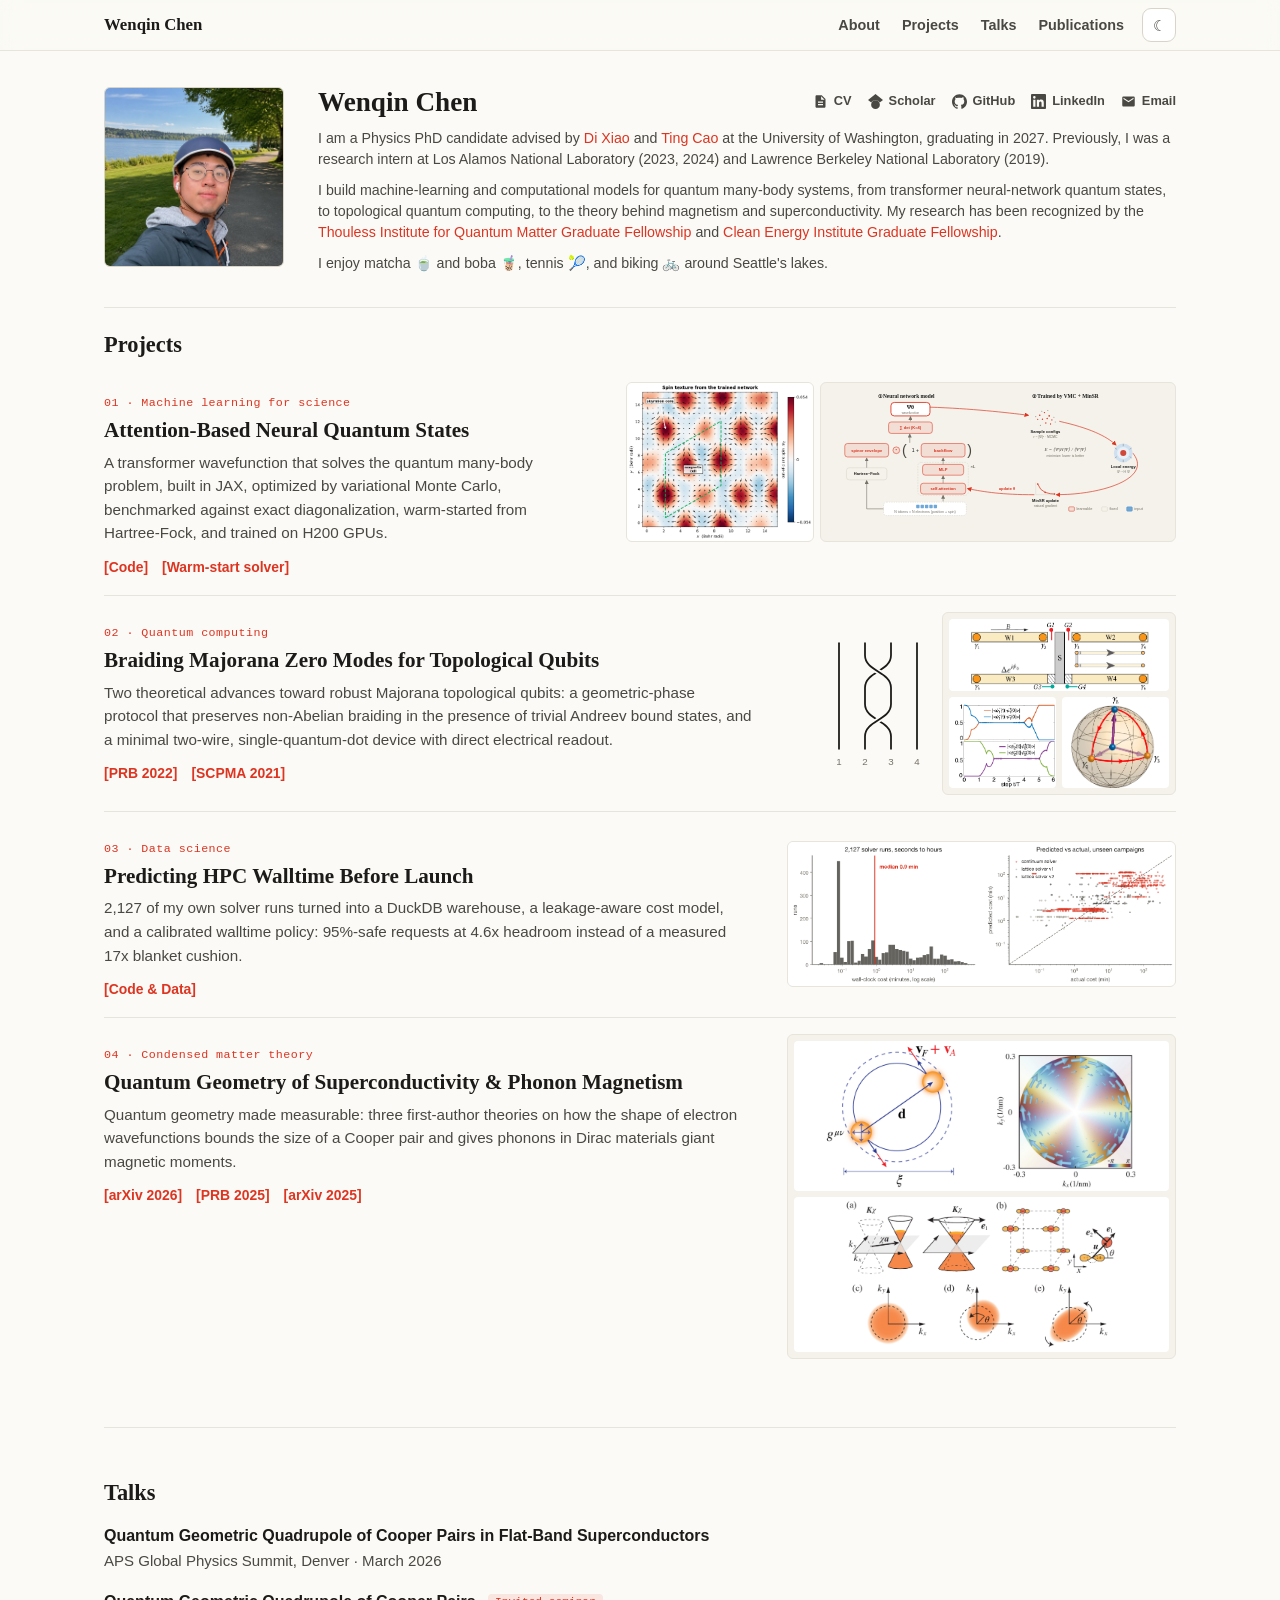
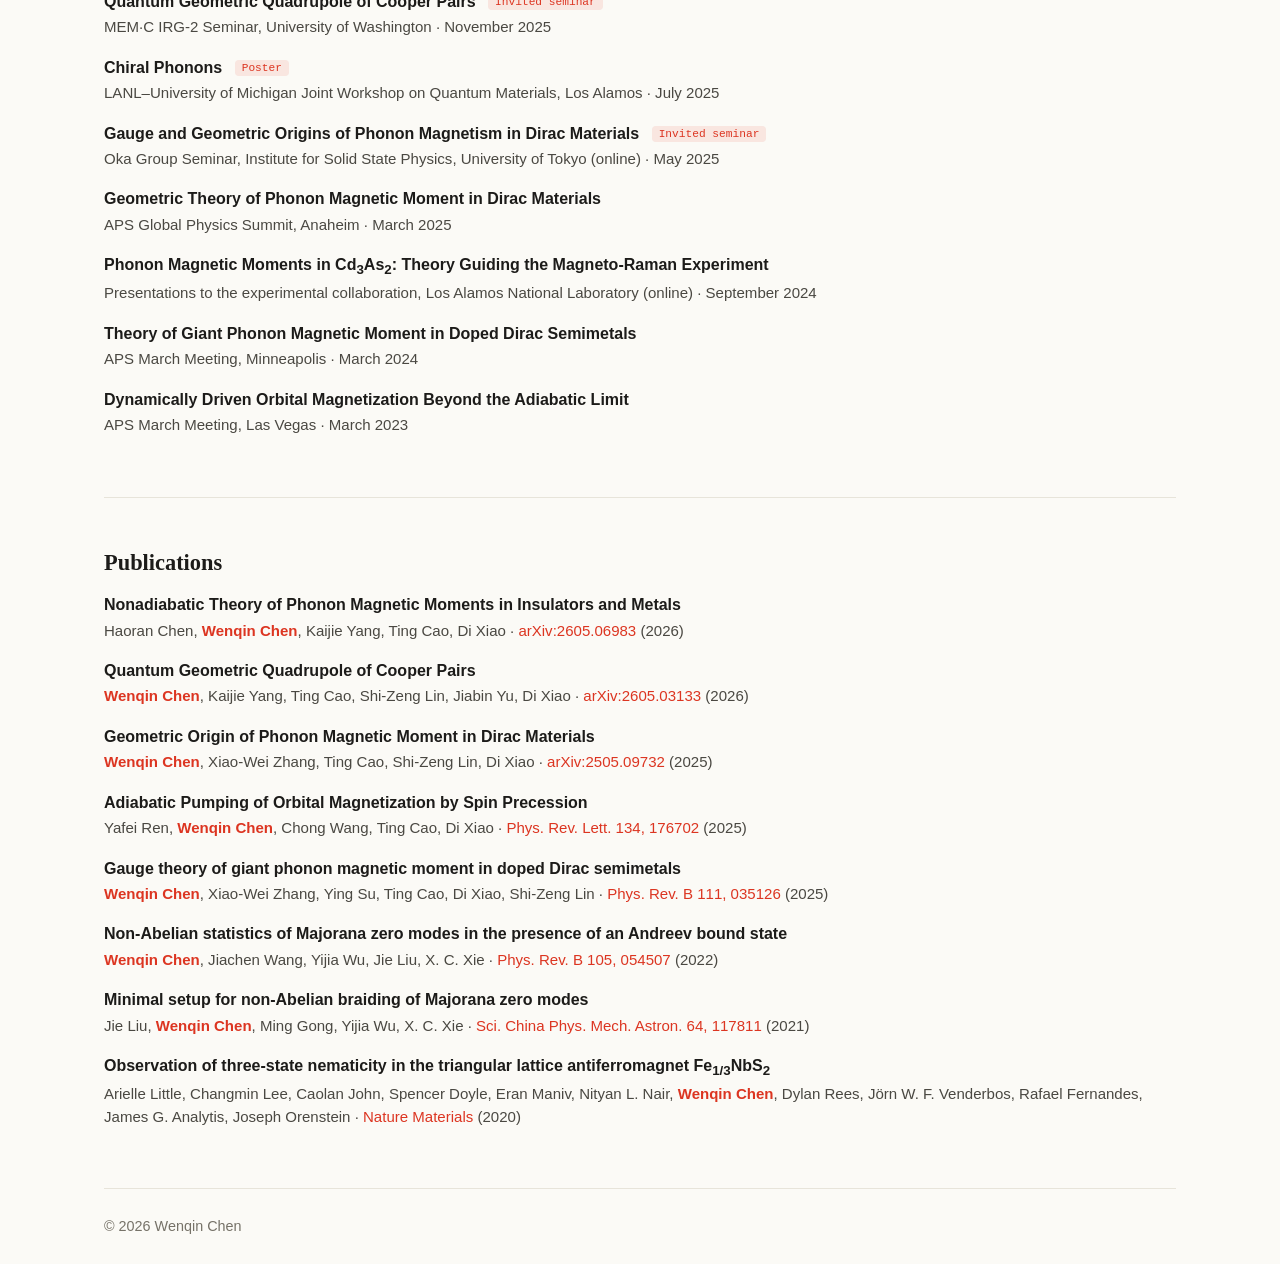
==== commit ca4c0f50: "Shorten MEM·C IRG-2 (Nov 2025) talk title to 'Quantum Geometric Quadrupole of Cooper Pairs'" ====
--- a/index.html
+++ b/index.html
@@ -246,7 +246,7 @@
             <div class="pub-authors">APS Global Physics Summit, Denver · March 2026</div>
           </li>
           <li>
-            <div class="pub-title">Quantum Geometric Quadrupole of Cooper Pairs in Flat-Band Superconductors <span class="talk-tag">Invited seminar</span></div>
+            <div class="pub-title">Quantum Geometric Quadrupole of Cooper Pairs <span class="talk-tag">Invited seminar</span></div>
             <div class="pub-authors">MEM·C IRG-2 Seminar, University of Washington · November 2025</div>
           </li>
           <li>
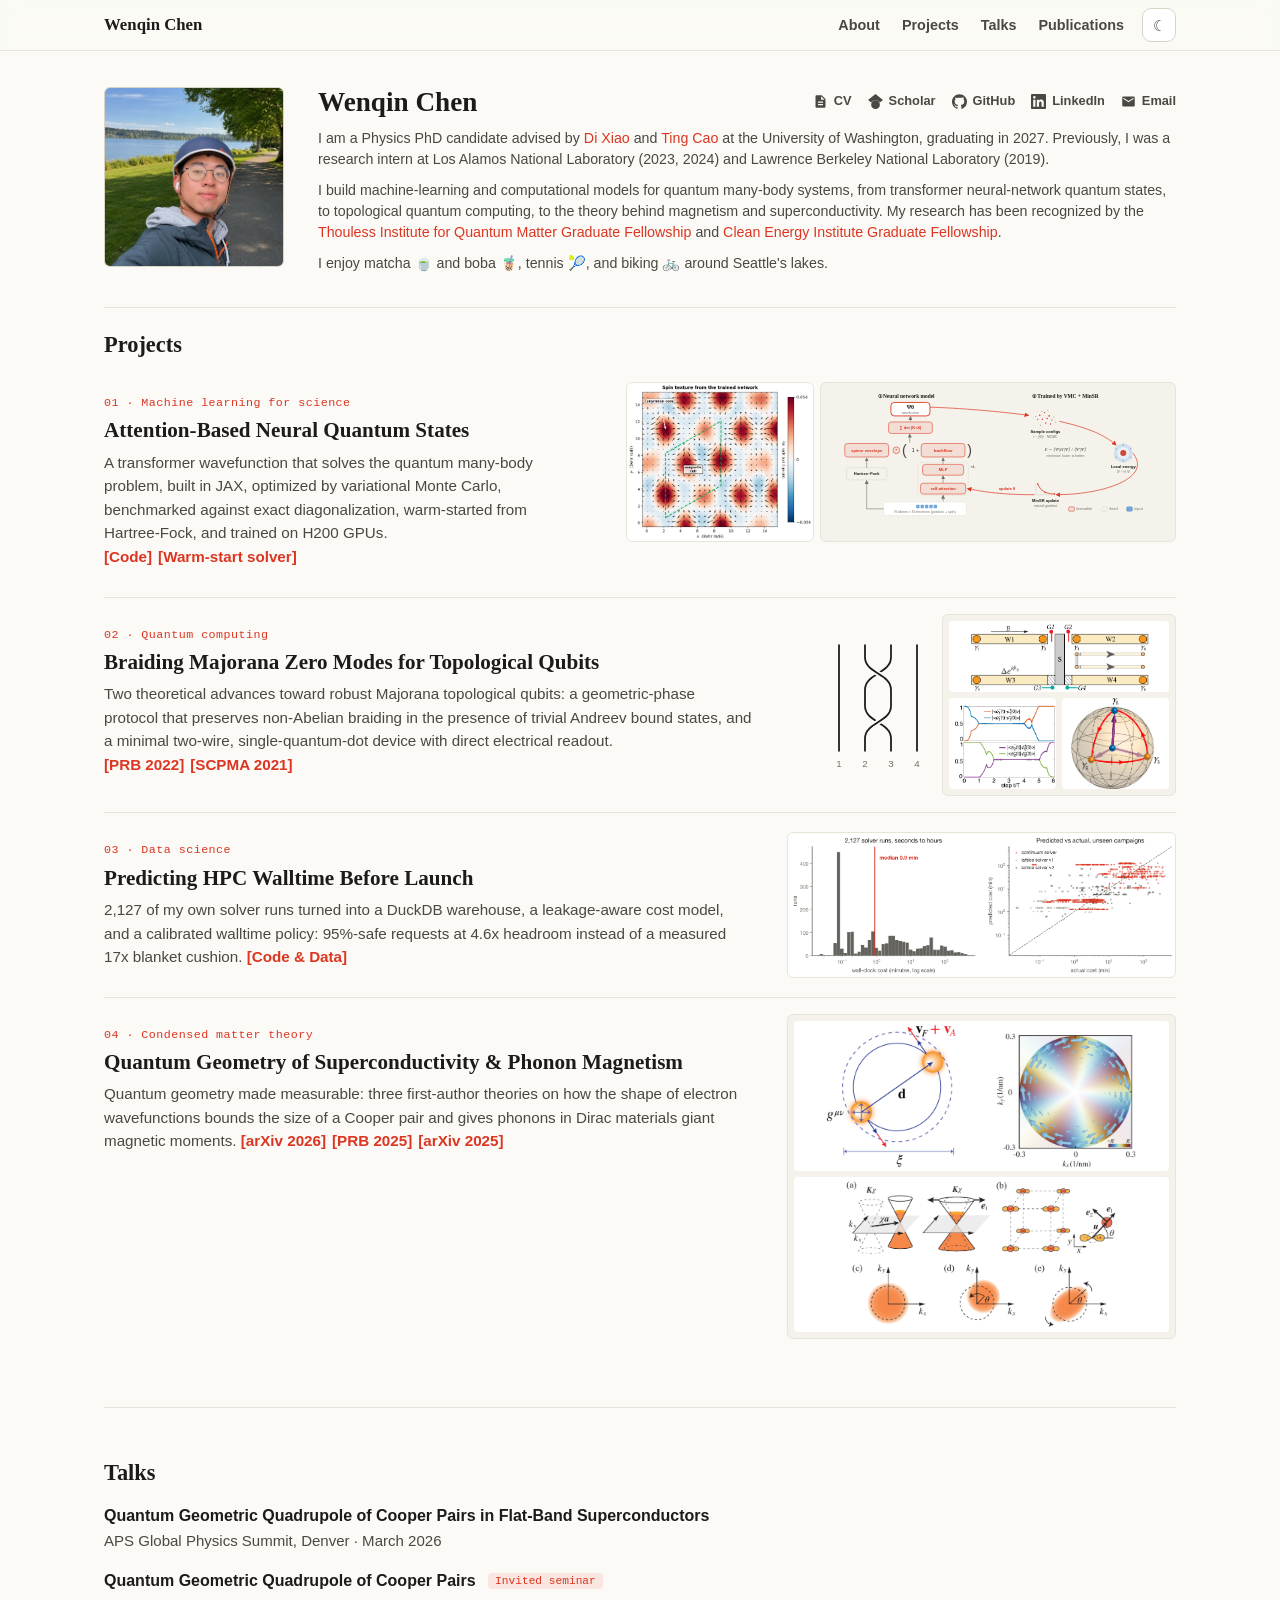
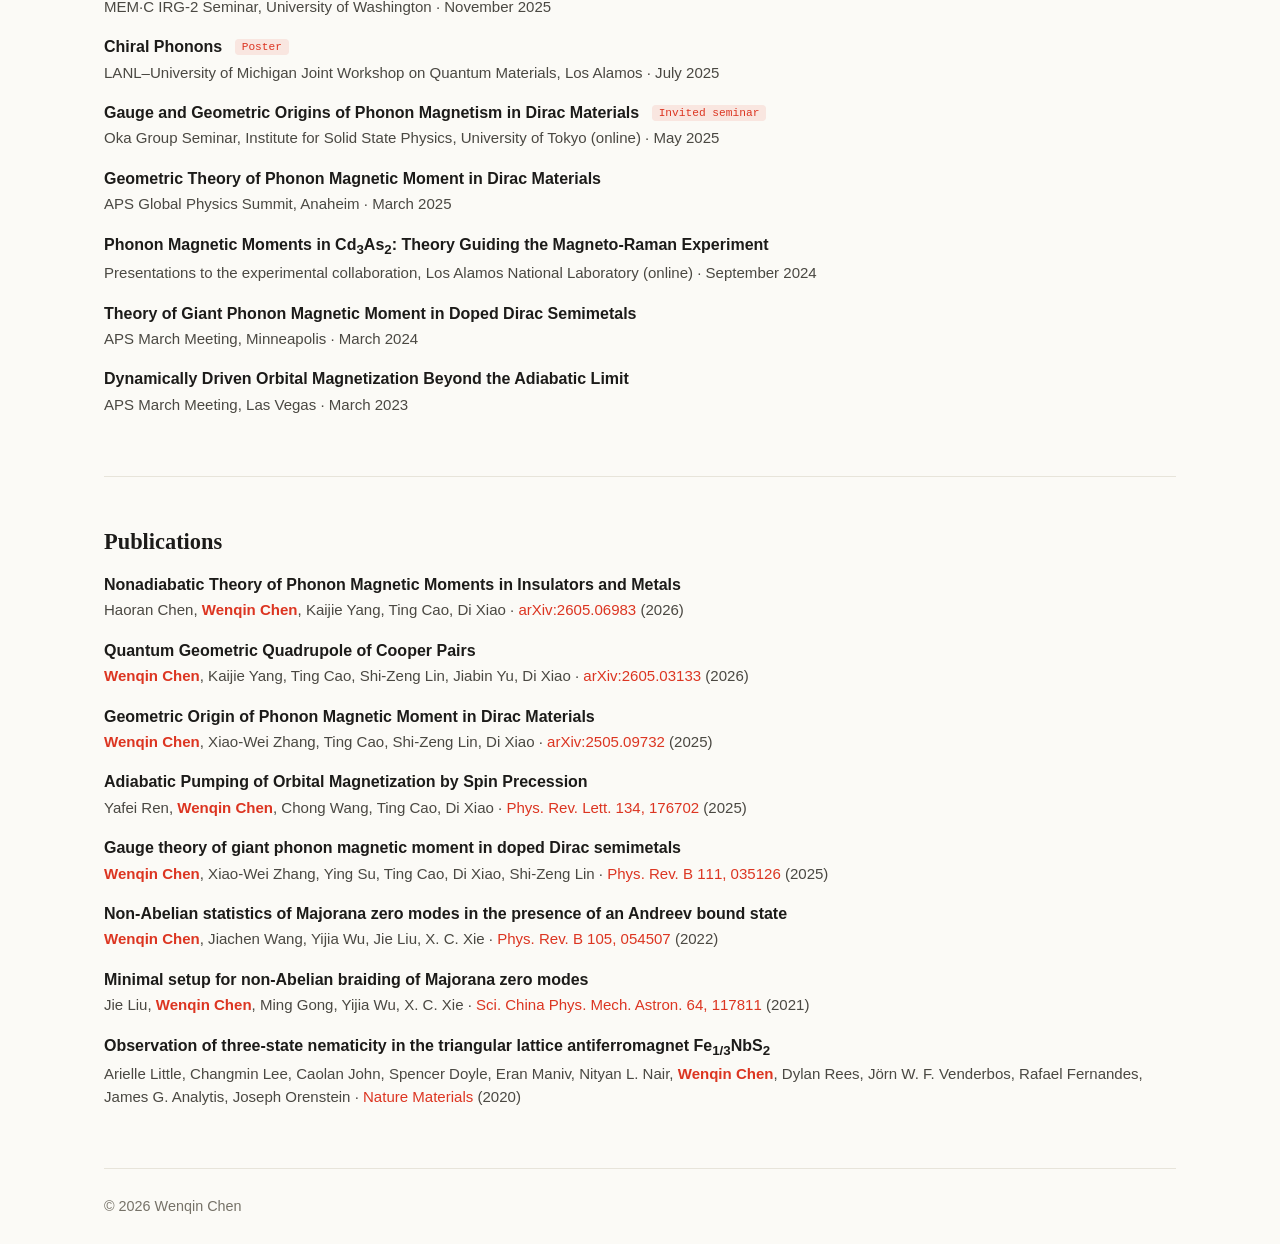
==== commit 0ad058fd: "Move link badges inline to the end of each project summary/lead (was a separate row); .link-badges n" ====
--- a/index.html
+++ b/index.html
@@ -7,7 +7,7 @@
   <meta name="description" content="Physics PhD candidate (UW) working on machine learning and quantum many-body theory for quantum materials: neural quantum states, mean-field solvers, quantum geometry, and Dirac-material phonon magnetism." />
   <script>(function(){try{var t=localStorage.getItem("theme");if(t)document.documentElement.setAttribute("data-theme",t);}catch(e){}})();</script>
   <link rel="icon" href="assets/favicon.svg" type="image/svg+xml" />
-  <link rel="stylesheet" href="assets/css/style.css?v=20260715b" />
+  <link rel="stylesheet" href="assets/css/style.css?v=20260715c" />
 </head>
 <body id="top">
   <header class="top-bar">
@@ -62,11 +62,7 @@
             <div class="proj-text">
               <span class="proj-num">01 · Machine learning for science</span>
               <h3 class="proj-title"><a href="projects/neural-quantum-states.html">Attention-Based Neural Quantum States</a></h3>
-              <p class="proj-desc">A transformer wavefunction that solves the quantum many-body problem, built in JAX, optimized by variational Monte Carlo, benchmarked against exact diagonalization, warm-started from Hartree-Fock, and trained on H200 GPUs.</p>
-              <div class="link-badges">
-                <a href="https://github.com/wenqin-chen/continuum-nqs" target="_blank" rel="noopener">Code</a>
-                <a href="https://github.com/wenqin-chen/hubbard-meanfield" target="_blank" rel="noopener">Warm-start solver</a>
-              </div>
+              <p class="proj-desc">A transformer wavefunction that solves the quantum many-body problem, built in JAX, optimized by variational Monte Carlo, benchmarked against exact diagonalization, warm-started from Hartree-Fock, and trained on H200 GPUs. <span class="link-badges"><a href="https://github.com/wenqin-chen/continuum-nqs" target="_blank" rel="noopener">Code</a><a href="https://github.com/wenqin-chen/hubbard-meanfield" target="_blank" rel="noopener">Warm-start solver</a></span></p>
             </div>
             <div class="proj-media proj-media-nqs">
               <div class="proj-fig nqs-texture-panel"><img src="assets/figures/nqs-2panel.png" alt="Skyrmion-crystal spin texture from the trained neural-network wavefunction" loading="lazy" /></div>
@@ -176,11 +172,7 @@
             <div class="proj-text">
               <span class="proj-num">02 · Quantum computing</span>
               <h3 class="proj-title"><a href="projects/quantum-computing.html">Braiding Majorana Zero Modes for Topological Qubits</a></h3>
-              <p class="proj-desc">Two theoretical advances toward robust Majorana topological qubits: a geometric-phase protocol that preserves non-Abelian braiding in the presence of trivial Andreev bound states, and a minimal two-wire, single-quantum-dot device with direct electrical readout.</p>
-              <div class="link-badges">
-                <a href="https://doi.org/10.1103/PhysRevB.105.054507" target="_blank" rel="noopener">PRB 2022</a>
-                <a href="https://doi.org/10.1007/s11433-021-1773-3" target="_blank" rel="noopener">SCPMA 2021</a>
-              </div>
+              <p class="proj-desc">Two theoretical advances toward robust Majorana topological qubits: a geometric-phase protocol that preserves non-Abelian braiding in the presence of trivial Andreev bound states, and a minimal two-wire, single-quantum-dot device with direct electrical readout. <span class="link-badges"><a href="https://doi.org/10.1103/PhysRevB.105.054507" target="_blank" rel="noopener">PRB 2022</a><a href="https://doi.org/10.1007/s11433-021-1773-3" target="_blank" rel="noopener">SCPMA 2021</a></span></p>
             </div>
             <div class="proj-media proj-media-qc">
               <svg class="braid-fig" viewBox="0 0 128 168" xmlns="http://www.w3.org/2000/svg" role="img" aria-label="Braiding worldlines: the middle two Majoranas (2 and 3) are exchanged twice while 1 and 4 stay fixed">
@@ -208,10 +200,7 @@
             <div class="proj-text">
               <span class="proj-num">03 · Data science</span>
               <h3 class="proj-title"><a href="projects/hpc-cost-analytics.html">Predicting HPC Walltime Before Launch</a></h3>
-              <p class="proj-desc">2,127 of my own solver runs turned into a DuckDB warehouse, a leakage-aware cost model, and a calibrated walltime policy: 95%-safe requests at 4.6x headroom instead of a measured 17x blanket cushion.</p>
-              <div class="link-badges">
-                <a href="https://github.com/wenqin-chen/hpc-cost-analytics" target="_blank" rel="noopener">Code &amp; Data</a>
-              </div>
+              <p class="proj-desc">2,127 of my own solver runs turned into a DuckDB warehouse, a leakage-aware cost model, and a calibrated walltime policy: 95%-safe requests at 4.6x headroom instead of a measured 17x blanket cushion. <span class="link-badges"><a href="https://github.com/wenqin-chen/hpc-cost-analytics" target="_blank" rel="noopener">Code &amp; Data</a></span></p>
             </div>
             <div class="proj-fig"><img src="assets/figures/hpc-cost-banner.png" alt="Cost distribution of 2,127 solver runs and predicted-versus-actual cost on unseen campaigns from the gradient-boosted model" loading="lazy" /></div>
           </div>
@@ -221,12 +210,7 @@
             <div class="proj-text">
               <span class="proj-num">04 · Condensed matter theory</span>
               <h3 class="proj-title"><a href="projects/condensed-matter-theory.html">Quantum Geometry of Superconductivity &amp; Phonon Magnetism</a></h3>
-              <p class="proj-desc">Quantum geometry made measurable: three first-author theories on how the shape of electron wavefunctions bounds the size of a Cooper pair and gives phonons in Dirac materials giant magnetic moments.</p>
-              <div class="link-badges">
-                <a href="https://arxiv.org/abs/2605.03133" target="_blank" rel="noopener">arXiv 2026</a>
-                <a href="https://doi.org/10.1103/PhysRevB.111.035126" target="_blank" rel="noopener">PRB 2025</a>
-                <a href="https://arxiv.org/abs/2505.09732" target="_blank" rel="noopener">arXiv 2025</a>
-              </div>
+              <p class="proj-desc">Quantum geometry made measurable: three first-author theories on how the shape of electron wavefunctions bounds the size of a Cooper pair and gives phonons in Dirac materials giant magnetic moments. <span class="link-badges"><a href="https://arxiv.org/abs/2605.03133" target="_blank" rel="noopener">arXiv 2026</a><a href="https://doi.org/10.1103/PhysRevB.111.035126" target="_blank" rel="noopener">PRB 2025</a><a href="https://arxiv.org/abs/2505.09732" target="_blank" rel="noopener">arXiv 2025</a></span></p>
             </div>
             <div class="proj-fig proj-fig-condensed">
               <img src="assets/figures/cooper-pair-banner.png" alt="Cooper-pair quantum-geometry schematic and momentum-space texture" loading="lazy" />
--- a/assets/css/style.css
+++ b/assets/css/style.css
@@ -291,13 +291,13 @@
   .nqs-texture-panel { width: 100%; max-width: 240px; justify-self: center; }
 }
 
-/* ---------- link badges ([Code] [arXiv] ...) ---------- */
-.link-badges { display: flex; flex-wrap: wrap; gap: 3px 14px; margin: 2px 0 0; font-size: .87rem; font-weight: 600; font-family: var(--sans); }
+/* ---------- inline link badges ([Code] [arXiv] ...) ---------- */
+.link-badges { font-weight: 600; white-space: nowrap; }
 .link-badges a { position: relative; z-index: 1; color: var(--accent); text-decoration: none; }
 .link-badges a::before { content: "["; }
 .link-badges a::after { content: "]"; }
 .link-badges a:hover { text-decoration: underline; }
-.project-hero .link-badges { margin-top: 1.05rem; font-size: .93rem; }
+.link-badges a + a { margin-left: 6px; }
 
 /* ---------- project detail page ---------- */
 .back { display: inline-flex; align-items: center; gap: 6px; font-size: .9rem; color: var(--muted); font-weight: 550; margin-bottom: 26px; }
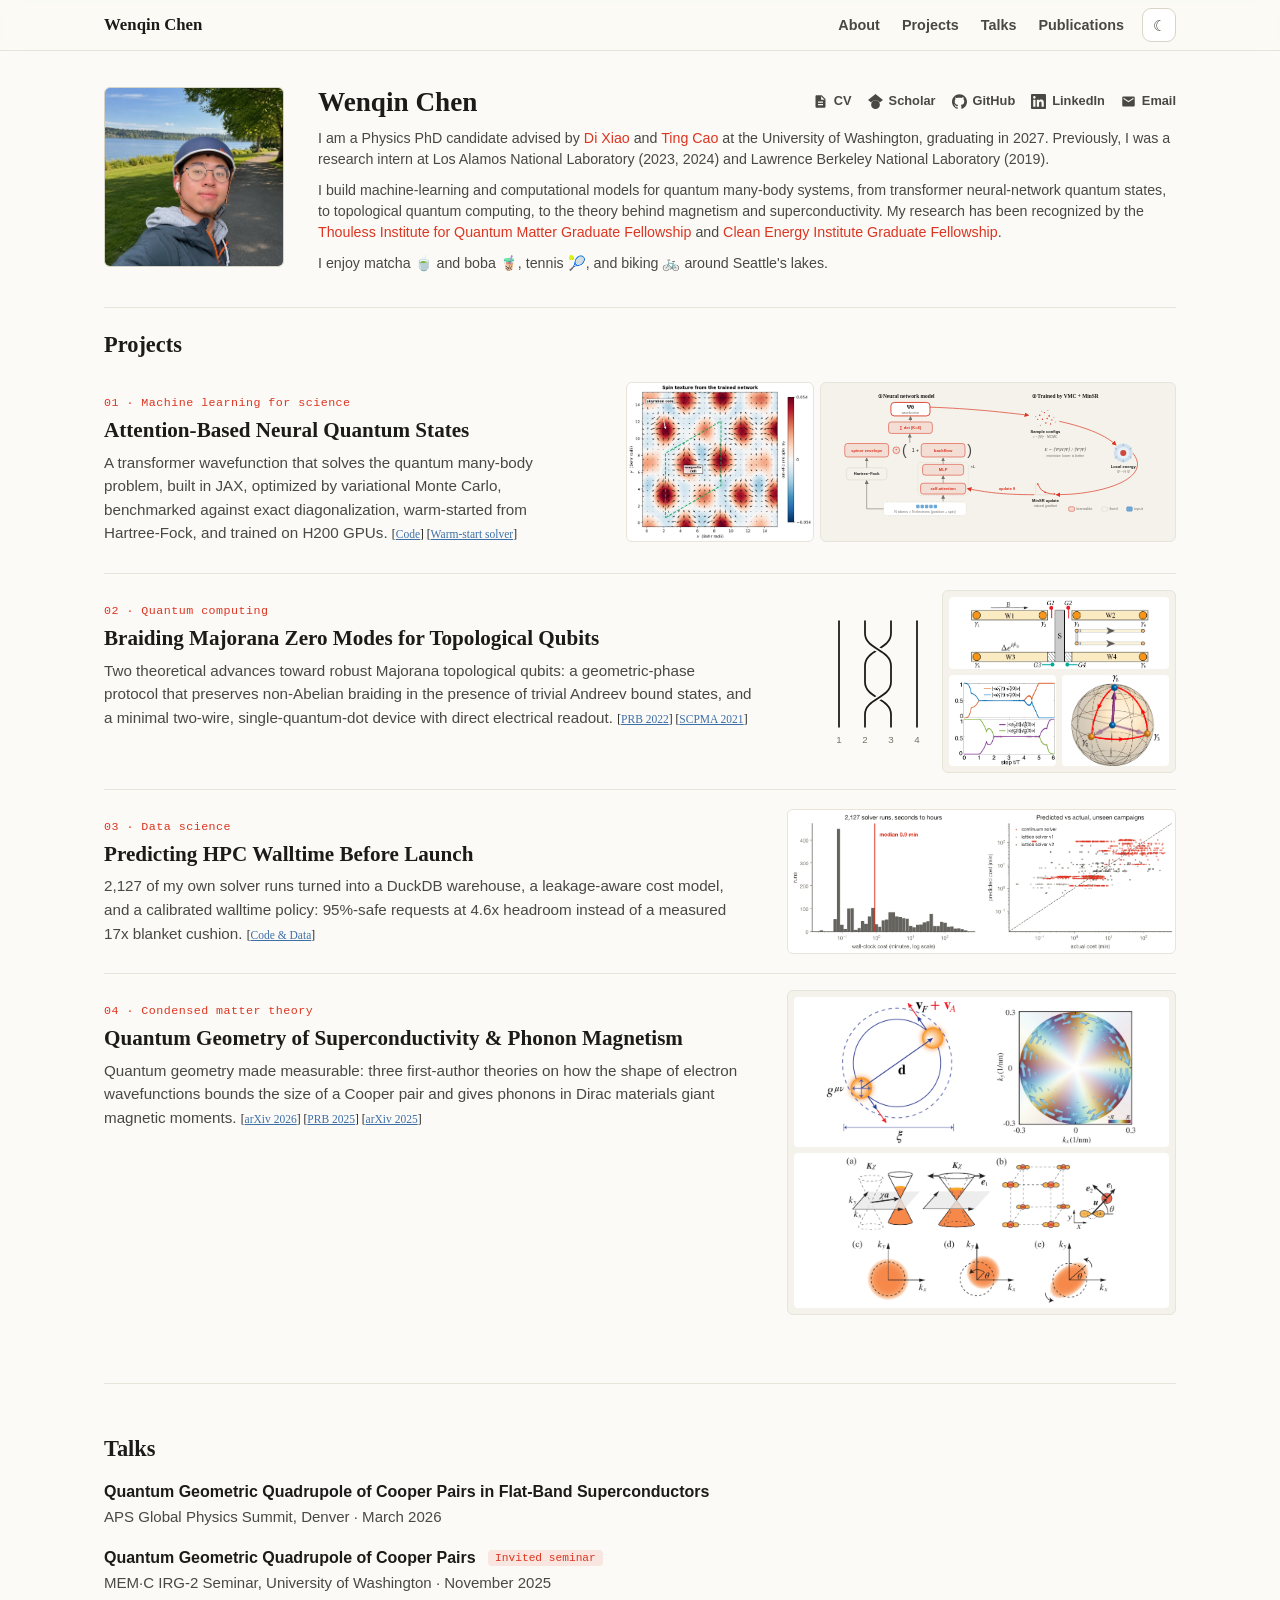
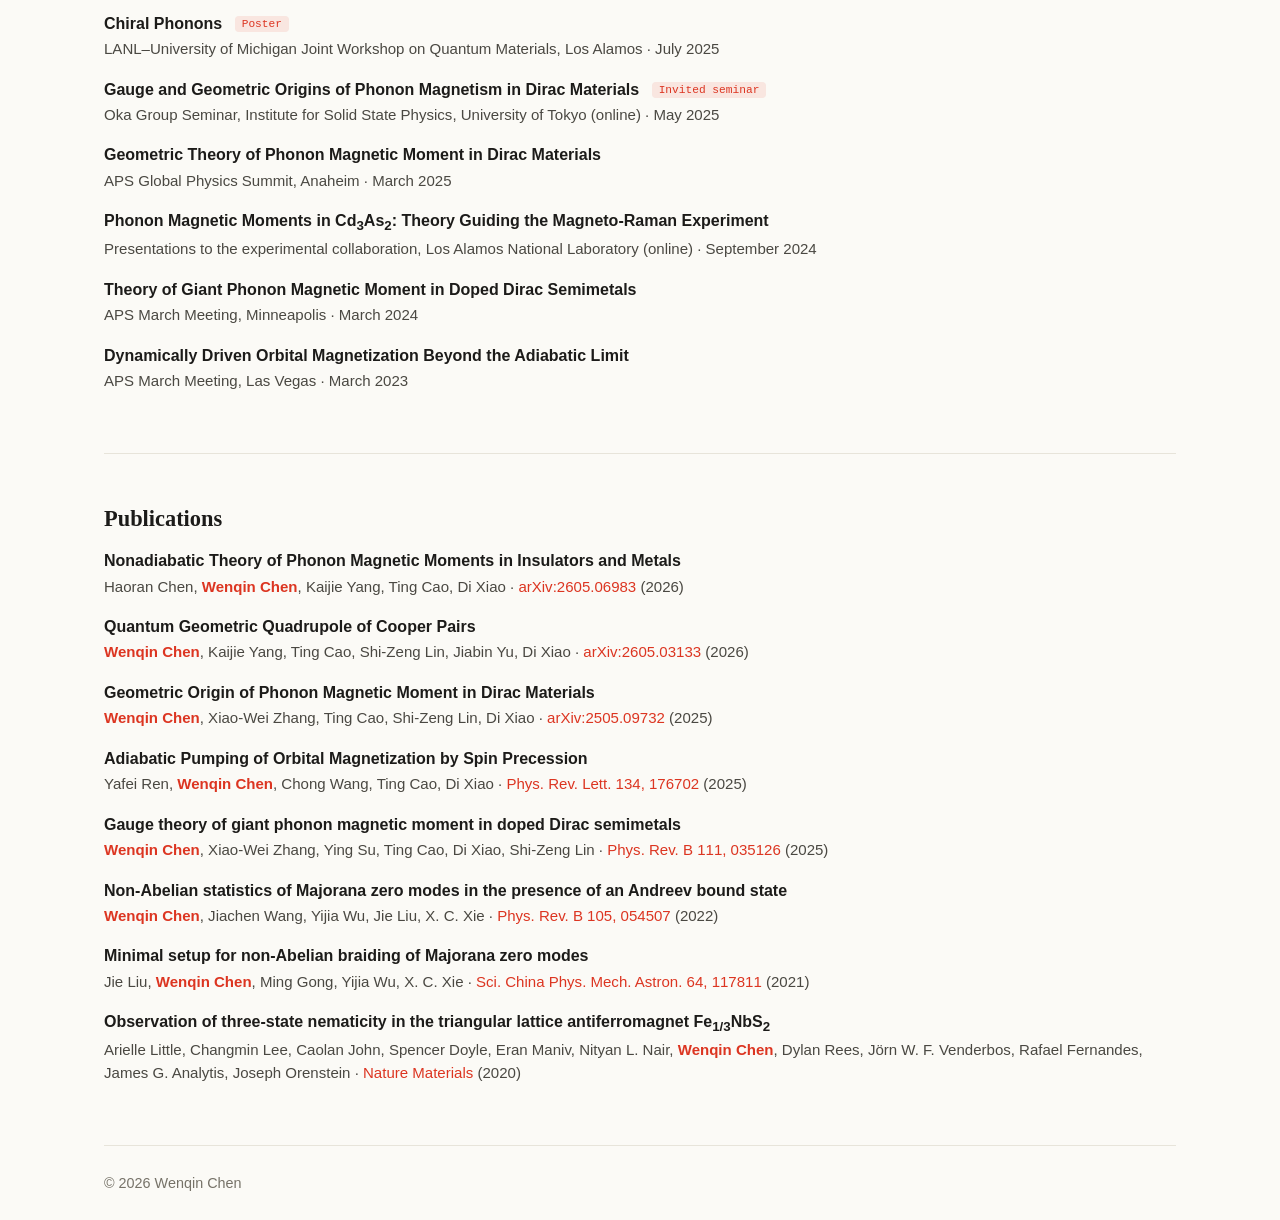
==== commit 9c2600c9: "Restyle link badges to academic style: dark literal brackets, blue underlined link text (dark-mode-a" ====
--- a/index.html
+++ b/index.html
@@ -7,7 +7,7 @@
   <meta name="description" content="Physics PhD candidate (UW) working on machine learning and quantum many-body theory for quantum materials: neural quantum states, mean-field solvers, quantum geometry, and Dirac-material phonon magnetism." />
   <script>(function(){try{var t=localStorage.getItem("theme");if(t)document.documentElement.setAttribute("data-theme",t);}catch(e){}})();</script>
   <link rel="icon" href="assets/favicon.svg" type="image/svg+xml" />
-  <link rel="stylesheet" href="assets/css/style.css?v=20260715c" />
+  <link rel="stylesheet" href="assets/css/style.css?v=20260715d" />
 </head>
 <body id="top">
   <header class="top-bar">
@@ -62,7 +62,7 @@
             <div class="proj-text">
               <span class="proj-num">01 · Machine learning for science</span>
               <h3 class="proj-title"><a href="projects/neural-quantum-states.html">Attention-Based Neural Quantum States</a></h3>
-              <p class="proj-desc">A transformer wavefunction that solves the quantum many-body problem, built in JAX, optimized by variational Monte Carlo, benchmarked against exact diagonalization, warm-started from Hartree-Fock, and trained on H200 GPUs. <span class="link-badges"><a href="https://github.com/wenqin-chen/continuum-nqs" target="_blank" rel="noopener">Code</a><a href="https://github.com/wenqin-chen/hubbard-meanfield" target="_blank" rel="noopener">Warm-start solver</a></span></p>
+              <p class="proj-desc">A transformer wavefunction that solves the quantum many-body problem, built in JAX, optimized by variational Monte Carlo, benchmarked against exact diagonalization, warm-started from Hartree-Fock, and trained on H200 GPUs. <span class="link-badges">[<a href="https://github.com/wenqin-chen/continuum-nqs" target="_blank" rel="noopener">Code</a>] [<a href="https://github.com/wenqin-chen/hubbard-meanfield" target="_blank" rel="noopener">Warm-start solver</a>]</span></p>
             </div>
             <div class="proj-media proj-media-nqs">
               <div class="proj-fig nqs-texture-panel"><img src="assets/figures/nqs-2panel.png" alt="Skyrmion-crystal spin texture from the trained neural-network wavefunction" loading="lazy" /></div>
@@ -172,7 +172,7 @@
             <div class="proj-text">
               <span class="proj-num">02 · Quantum computing</span>
               <h3 class="proj-title"><a href="projects/quantum-computing.html">Braiding Majorana Zero Modes for Topological Qubits</a></h3>
-              <p class="proj-desc">Two theoretical advances toward robust Majorana topological qubits: a geometric-phase protocol that preserves non-Abelian braiding in the presence of trivial Andreev bound states, and a minimal two-wire, single-quantum-dot device with direct electrical readout. <span class="link-badges"><a href="https://doi.org/10.1103/PhysRevB.105.054507" target="_blank" rel="noopener">PRB 2022</a><a href="https://doi.org/10.1007/s11433-021-1773-3" target="_blank" rel="noopener">SCPMA 2021</a></span></p>
+              <p class="proj-desc">Two theoretical advances toward robust Majorana topological qubits: a geometric-phase protocol that preserves non-Abelian braiding in the presence of trivial Andreev bound states, and a minimal two-wire, single-quantum-dot device with direct electrical readout. <span class="link-badges">[<a href="https://doi.org/10.1103/PhysRevB.105.054507" target="_blank" rel="noopener">PRB 2022</a>] [<a href="https://doi.org/10.1007/s11433-021-1773-3" target="_blank" rel="noopener">SCPMA 2021</a>]</span></p>
             </div>
             <div class="proj-media proj-media-qc">
               <svg class="braid-fig" viewBox="0 0 128 168" xmlns="http://www.w3.org/2000/svg" role="img" aria-label="Braiding worldlines: the middle two Majoranas (2 and 3) are exchanged twice while 1 and 4 stay fixed">
@@ -200,7 +200,7 @@
             <div class="proj-text">
               <span class="proj-num">03 · Data science</span>
               <h3 class="proj-title"><a href="projects/hpc-cost-analytics.html">Predicting HPC Walltime Before Launch</a></h3>
-              <p class="proj-desc">2,127 of my own solver runs turned into a DuckDB warehouse, a leakage-aware cost model, and a calibrated walltime policy: 95%-safe requests at 4.6x headroom instead of a measured 17x blanket cushion. <span class="link-badges"><a href="https://github.com/wenqin-chen/hpc-cost-analytics" target="_blank" rel="noopener">Code &amp; Data</a></span></p>
+              <p class="proj-desc">2,127 of my own solver runs turned into a DuckDB warehouse, a leakage-aware cost model, and a calibrated walltime policy: 95%-safe requests at 4.6x headroom instead of a measured 17x blanket cushion. <span class="link-badges">[<a href="https://github.com/wenqin-chen/hpc-cost-analytics" target="_blank" rel="noopener">Code &amp; Data</a>]</span></p>
             </div>
             <div class="proj-fig"><img src="assets/figures/hpc-cost-banner.png" alt="Cost distribution of 2,127 solver runs and predicted-versus-actual cost on unseen campaigns from the gradient-boosted model" loading="lazy" /></div>
           </div>
@@ -210,7 +210,7 @@
             <div class="proj-text">
               <span class="proj-num">04 · Condensed matter theory</span>
               <h3 class="proj-title"><a href="projects/condensed-matter-theory.html">Quantum Geometry of Superconductivity &amp; Phonon Magnetism</a></h3>
-              <p class="proj-desc">Quantum geometry made measurable: three first-author theories on how the shape of electron wavefunctions bounds the size of a Cooper pair and gives phonons in Dirac materials giant magnetic moments. <span class="link-badges"><a href="https://arxiv.org/abs/2605.03133" target="_blank" rel="noopener">arXiv 2026</a><a href="https://doi.org/10.1103/PhysRevB.111.035126" target="_blank" rel="noopener">PRB 2025</a><a href="https://arxiv.org/abs/2505.09732" target="_blank" rel="noopener">arXiv 2025</a></span></p>
+              <p class="proj-desc">Quantum geometry made measurable: three first-author theories on how the shape of electron wavefunctions bounds the size of a Cooper pair and gives phonons in Dirac materials giant magnetic moments. <span class="link-badges">[<a href="https://arxiv.org/abs/2605.03133" target="_blank" rel="noopener">arXiv 2026</a>] [<a href="https://doi.org/10.1103/PhysRevB.111.035126" target="_blank" rel="noopener">PRB 2025</a>] [<a href="https://arxiv.org/abs/2505.09732" target="_blank" rel="noopener">arXiv 2025</a>]</span></p>
             </div>
             <div class="proj-fig proj-fig-condensed">
               <img src="assets/figures/cooper-pair-banner.png" alt="Cooper-pair quantum-geometry schematic and momentum-space texture" loading="lazy" />
--- a/assets/css/style.css
+++ b/assets/css/style.css
@@ -291,13 +291,12 @@
   .nqs-texture-panel { width: 100%; max-width: 240px; justify-self: center; }
 }
 
-/* ---------- inline link badges ([Code] [arXiv] ...) ---------- */
-.link-badges { font-weight: 600; white-space: nowrap; }
-.link-badges a { position: relative; z-index: 1; color: var(--accent); text-decoration: none; }
-.link-badges a::before { content: "["; }
-.link-badges a::after { content: "]"; }
-.link-badges a:hover { text-decoration: underline; }
-.link-badges a + a { margin-left: 6px; }
+/* ---------- inline link badges [Project Page] [arXiv] [Code] ---------- */
+.link-badges { font-family: var(--serif); font-size: 0.72rem; font-weight: 400; color: var(--ink); white-space: nowrap; }
+.link-badges a { position: relative; z-index: 1; color: #3d6fa8; text-decoration: underline; }
+.link-badges a:hover { color: #2f5680; }
+[data-theme="dark"] .link-badges a { color: #7aa9dc; }
+@media (prefers-color-scheme: dark) { :root:not([data-theme="light"]) .link-badges a { color: #7aa9dc; } }
 
 /* ---------- project detail page ---------- */
 .back { display: inline-flex; align-items: center; gap: 6px; font-size: .9rem; color: var(--muted); font-weight: 550; margin-bottom: 26px; }
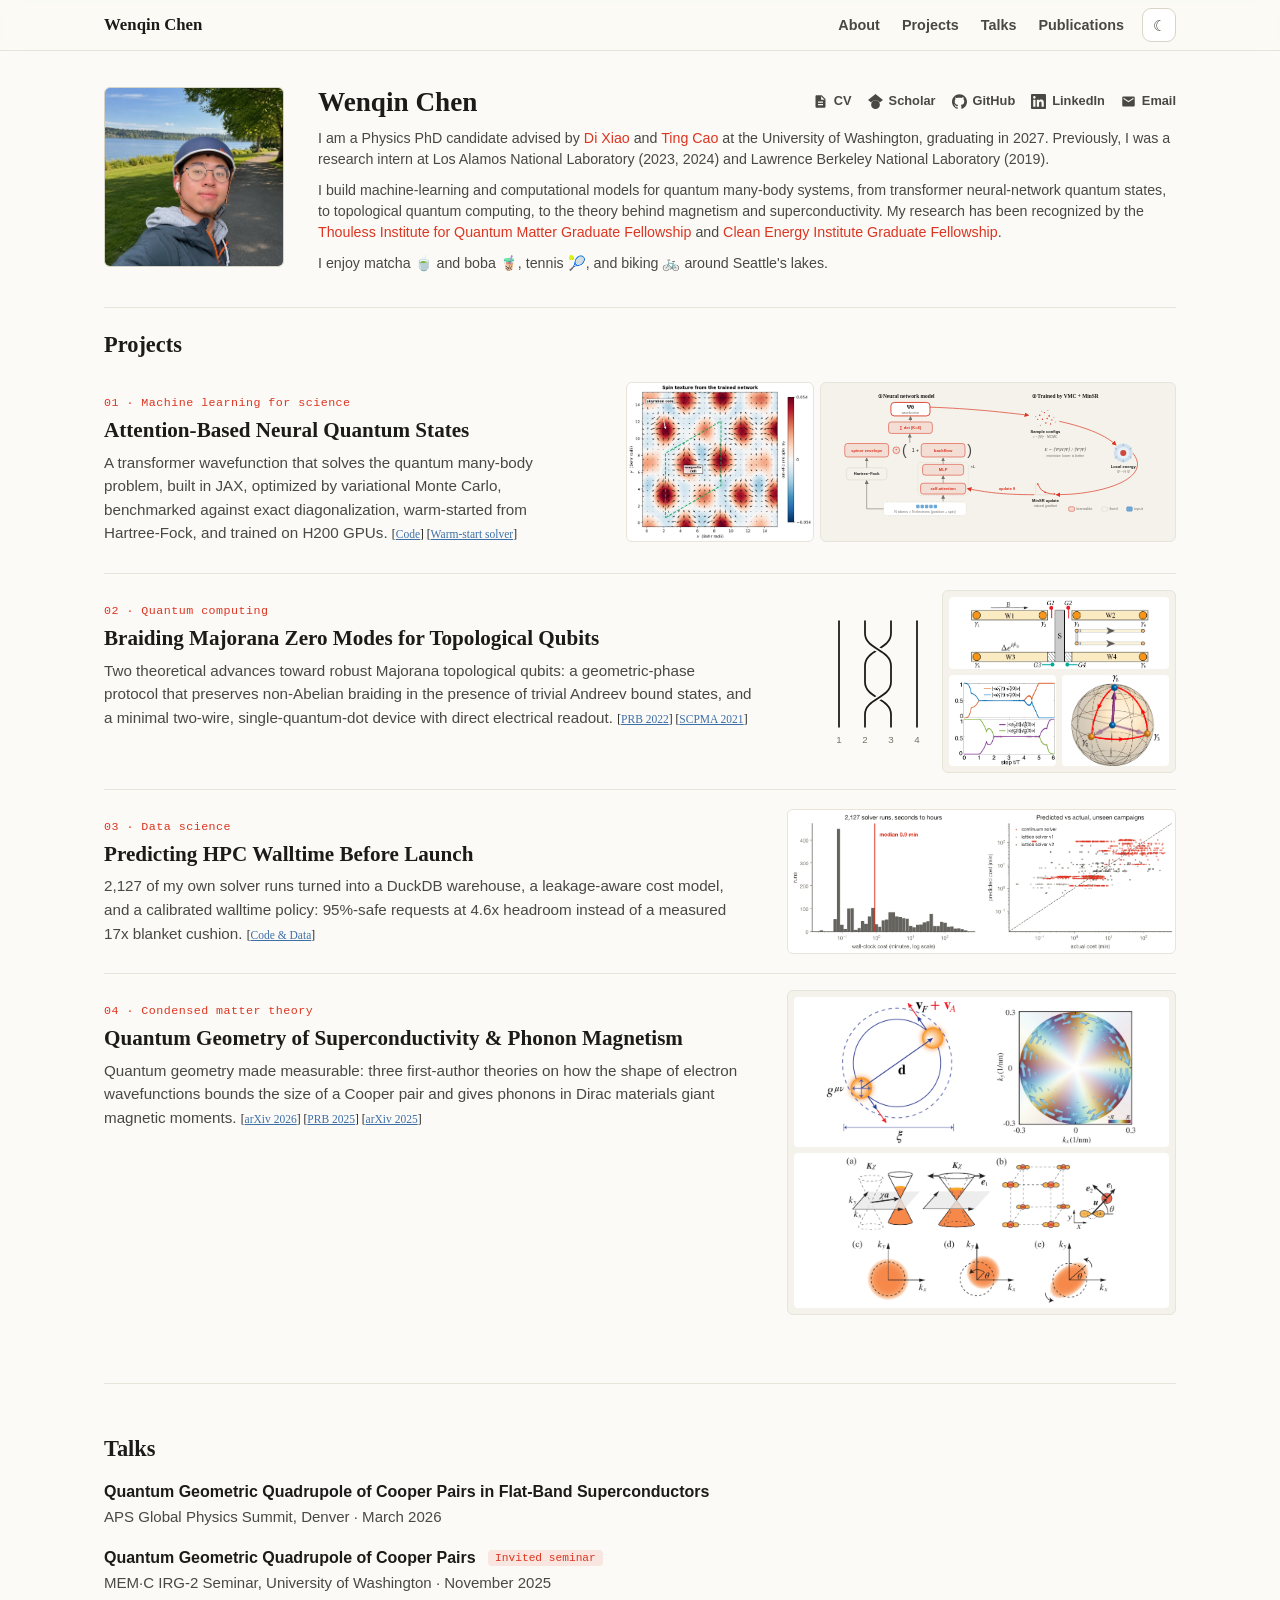
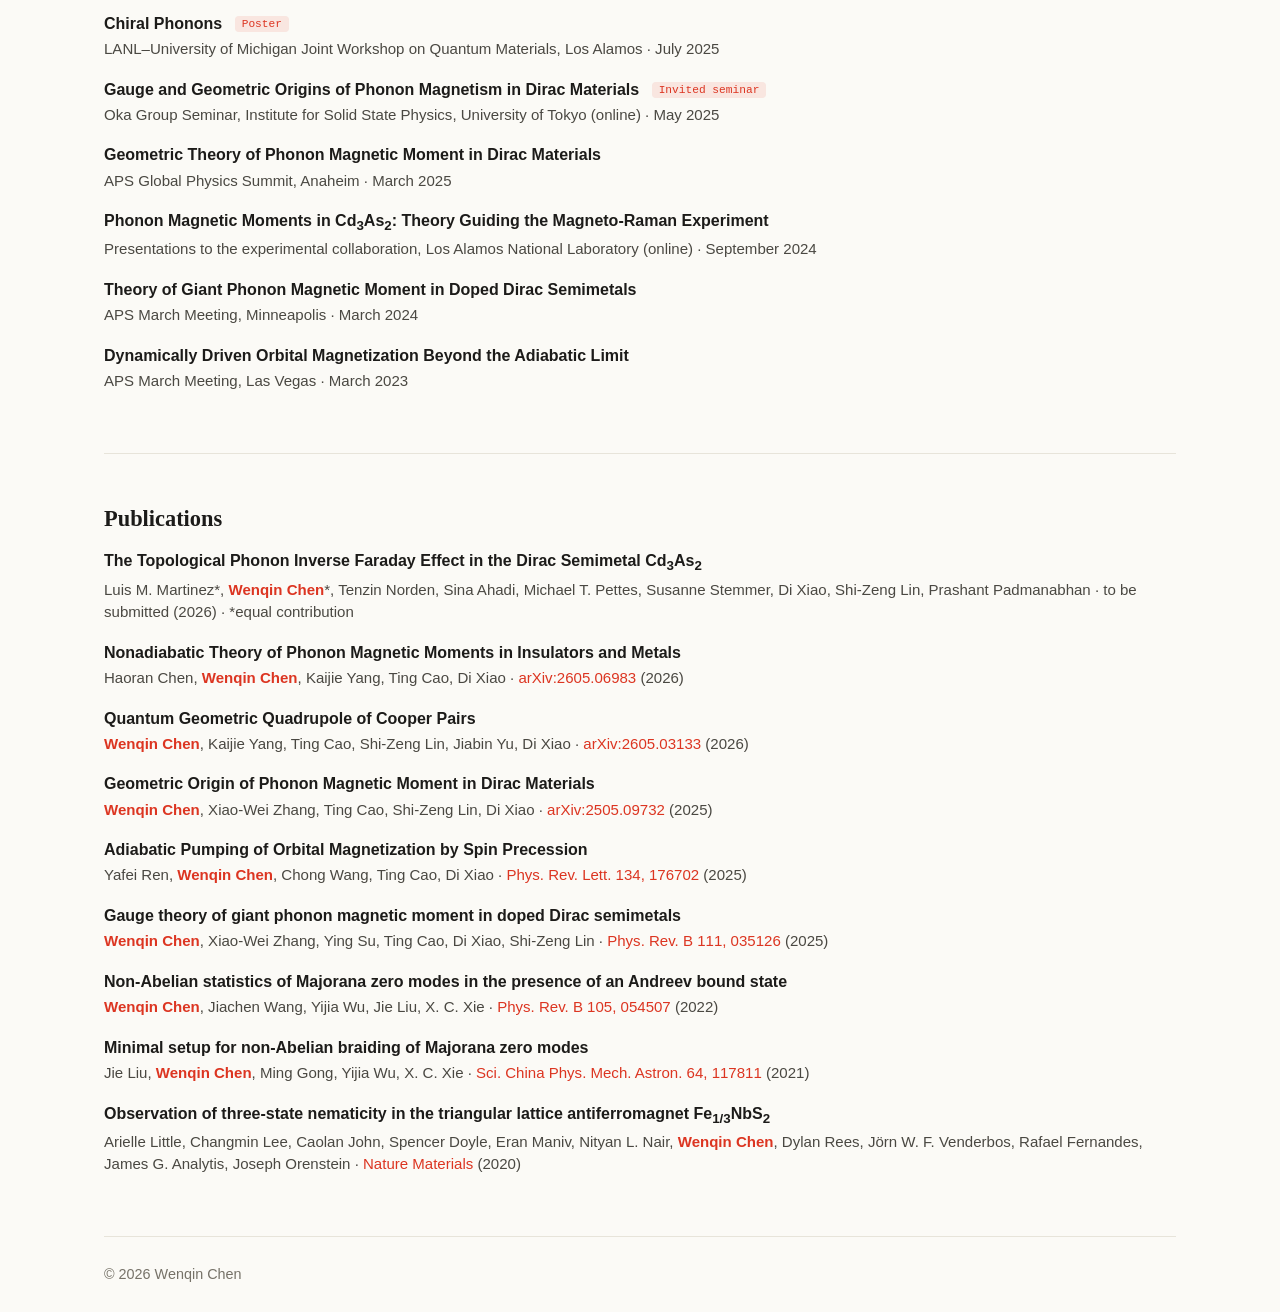
==== commit 38762111: "Add to-be-submitted T-IFE paper (topological phonon inverse Faraday effect in Cd3As2, co-first autho" ====
--- a/index.html
+++ b/index.html
@@ -7,7 +7,7 @@
   <meta name="description" content="Physics PhD candidate (UW) working on machine learning and quantum many-body theory for quantum materials: neural quantum states, mean-field solvers, quantum geometry, and Dirac-material phonon magnetism." />
   <script>(function(){try{var t=localStorage.getItem("theme");if(t)document.documentElement.setAttribute("data-theme",t);}catch(e){}})();</script>
   <link rel="icon" href="assets/favicon.svg" type="image/svg+xml" />
-  <link rel="stylesheet" href="assets/css/style.css?v=20260715d" />
+  <link rel="stylesheet" href="assets/css/style.css?v=20260807" />
 </head>
 <body id="top">
   <header class="top-bar">
@@ -265,6 +265,10 @@
         <h2>Publications</h2>
         <ul class="pub-list">
           <li>
+            <div class="pub-title">The Topological Phonon Inverse Faraday Effect in the Dirac Semimetal Cd<sub>3</sub>As<sub>2</sub></div>
+            <div class="pub-authors">Luis M. Martinez*, <span class="me">Wenqin Chen</span>*, Tenzin Norden, Sina Ahadi, Michael T. Pettes, Susanne Stemmer, Di Xiao, Shi-Zeng Lin, Prashant Padmanabhan · to be submitted (2026) · *equal contribution</div>
+          </li>
+          <li>
             <div class="pub-title">Nonadiabatic Theory of Phonon Magnetic Moments in Insulators and Metals</div>
             <div class="pub-authors">Haoran Chen, <span class="me">Wenqin Chen</span>, Kaijie Yang, Ting Cao, Di Xiao · <a href="https://arxiv.org/abs/2605.06983" target="_blank" rel="noopener">arXiv:2605.06983</a> (2026)</div>
           </li>
--- a/assets/css/style.css
+++ b/assets/css/style.css
@@ -320,6 +320,7 @@
    (same layout the landing-page banner used) */
 .figure-compose { display: grid; grid-template-columns: 1fr 1fr; gap: 6px; padding: 6px; align-items: center; }
 .figure-compose .tall { grid-row: 1 / 3; }
+.figure-compose .span2 { grid-column: 1 / -1; }
 .figure-compose img { border-radius: 4px; }
 @media (max-width: 620px) { .figure-compose { grid-template-columns: 1fr; } .figure-compose .tall { grid-row: auto; } }
 /* inline SVG pipeline diagram — scrolls within its own frame on narrow screens */
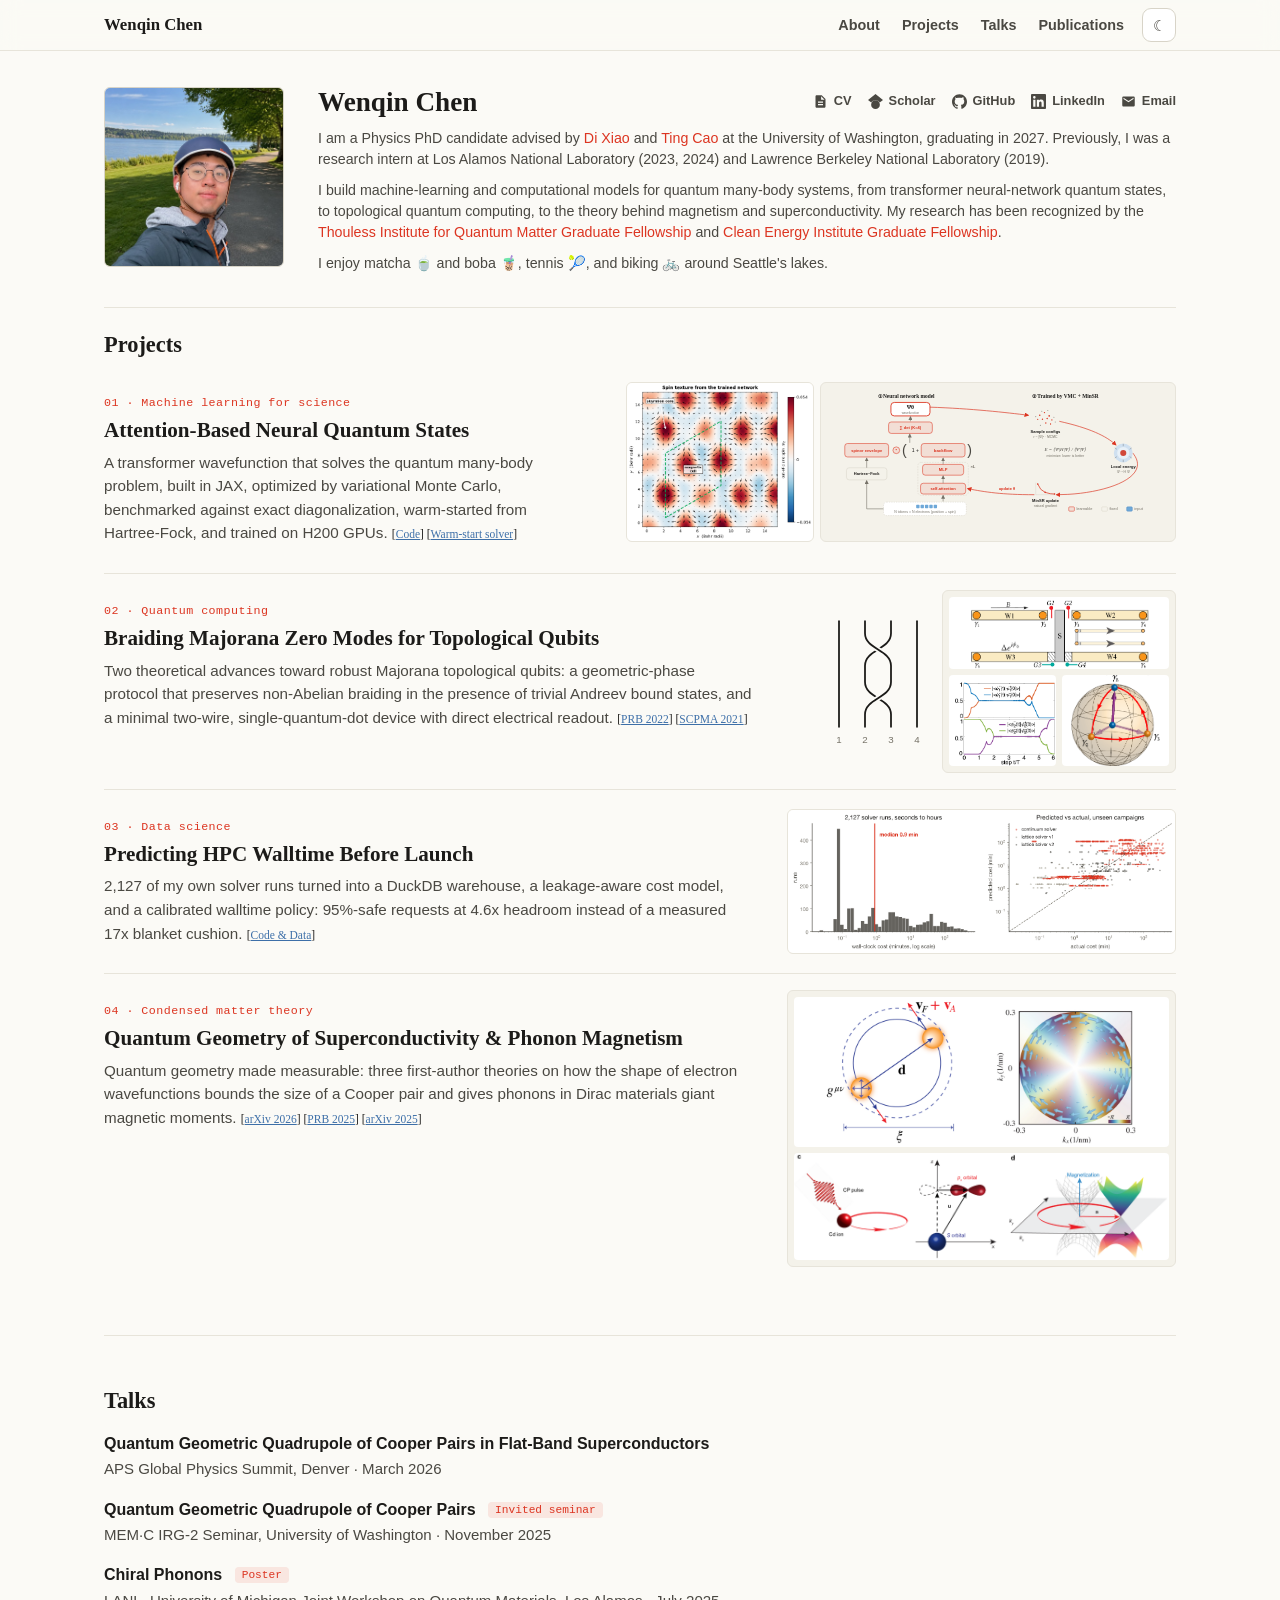
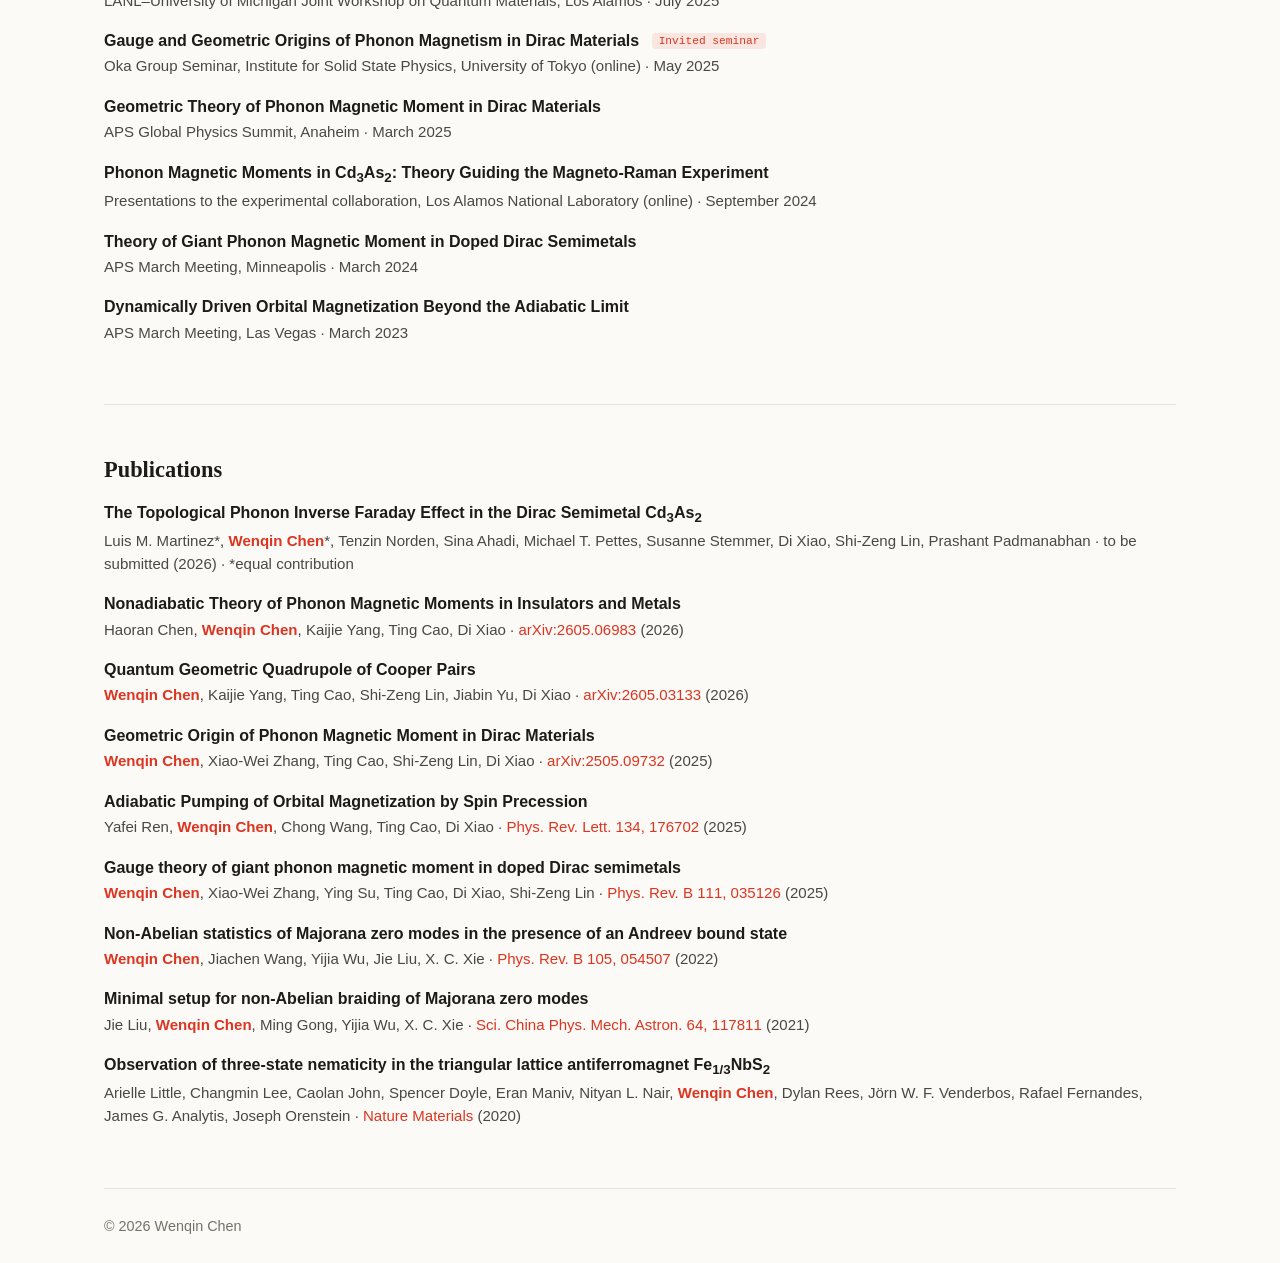
==== commit f879a74a: "Homepage card 04: swap second banner to T-IFE mechanism strip (tife-fig4-cd)" ====
--- a/index.html
+++ b/index.html
@@ -214,7 +214,7 @@
             </div>
             <div class="proj-fig proj-fig-condensed">
               <img src="assets/figures/cooper-pair-banner.png" alt="Cooper-pair quantum-geometry schematic and momentum-space texture" loading="lazy" />
-              <img src="assets/figures/chiral-phonon-banner.png" alt="Chiral-phonon magnetism schematic" loading="lazy" />
+              <img src="assets/figures/tife-fig4-cd.png" alt="Topological phonon inverse Faraday effect: a circularly polarized pulse drives a chiral phonon that acts as an emergent gauge field, shifting the Dirac cone and generating an orbital magnetization" loading="lazy" />
             </div>
           </div>
 
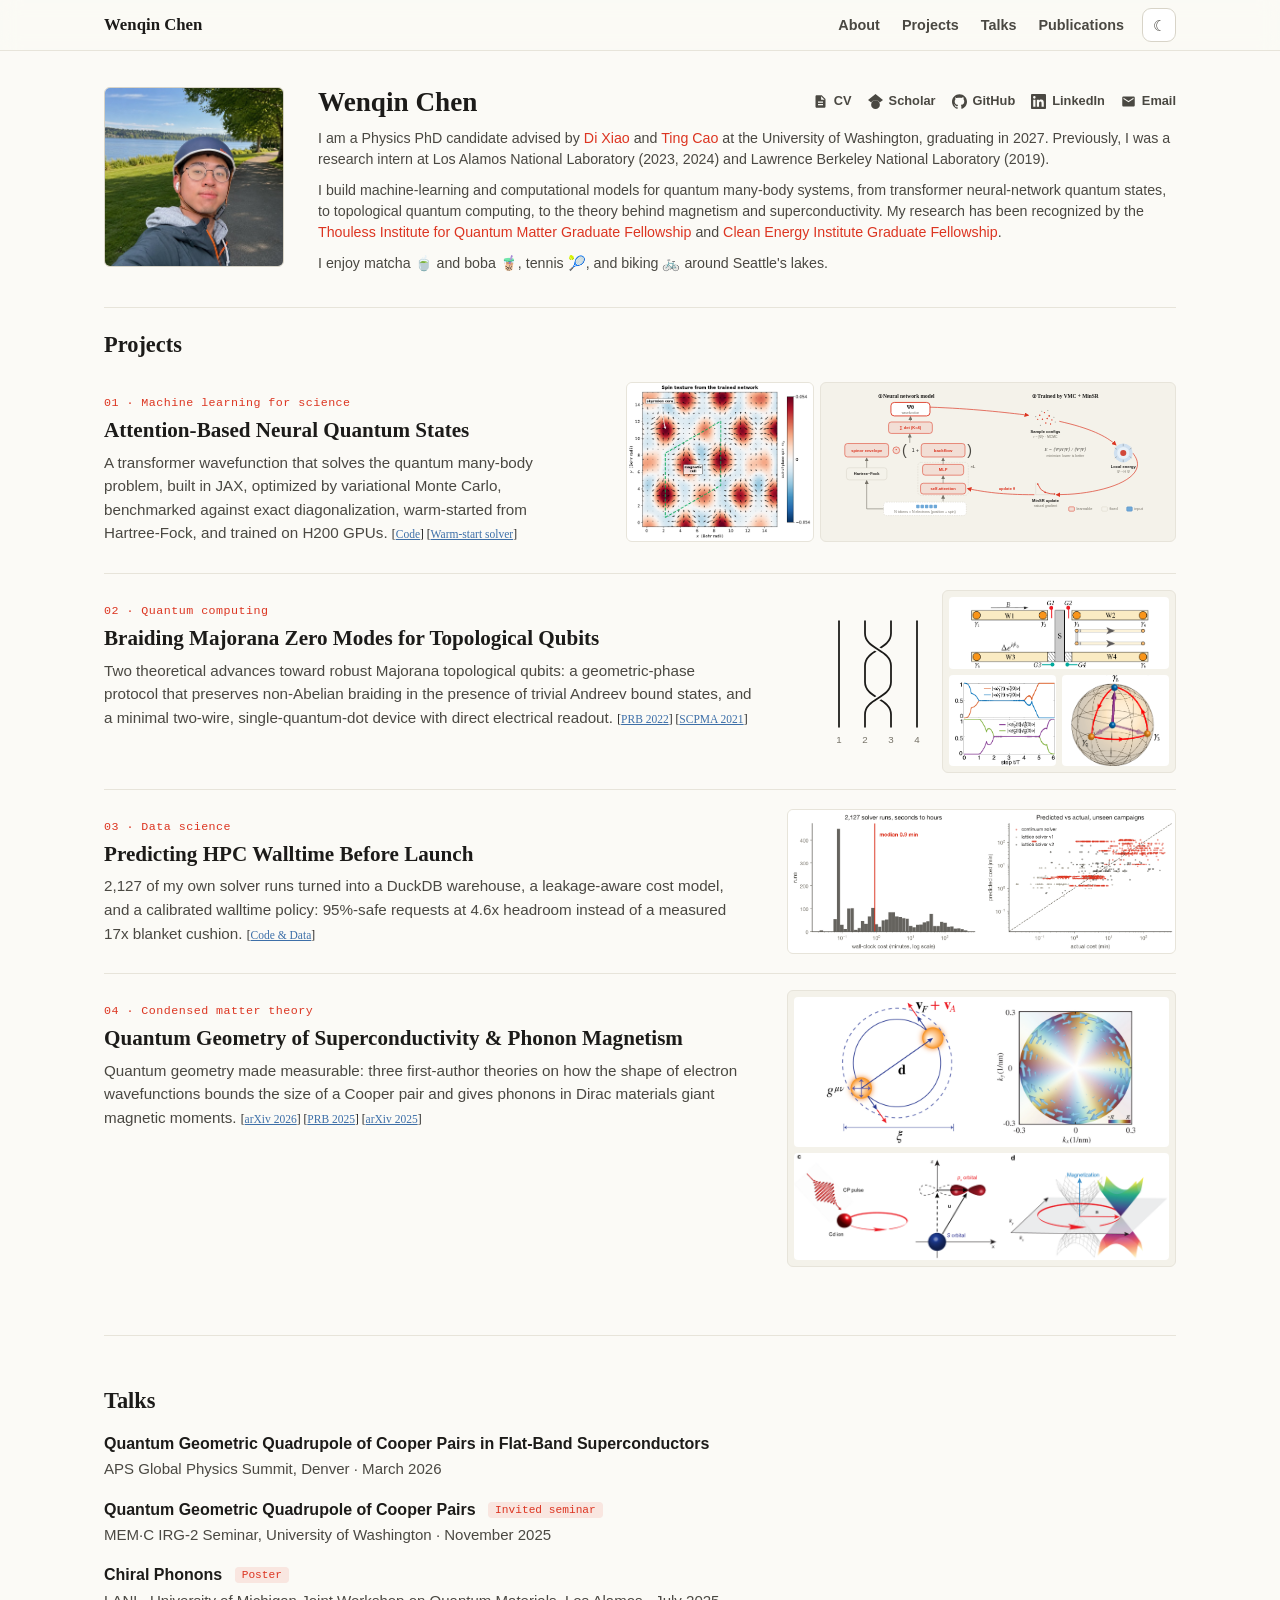
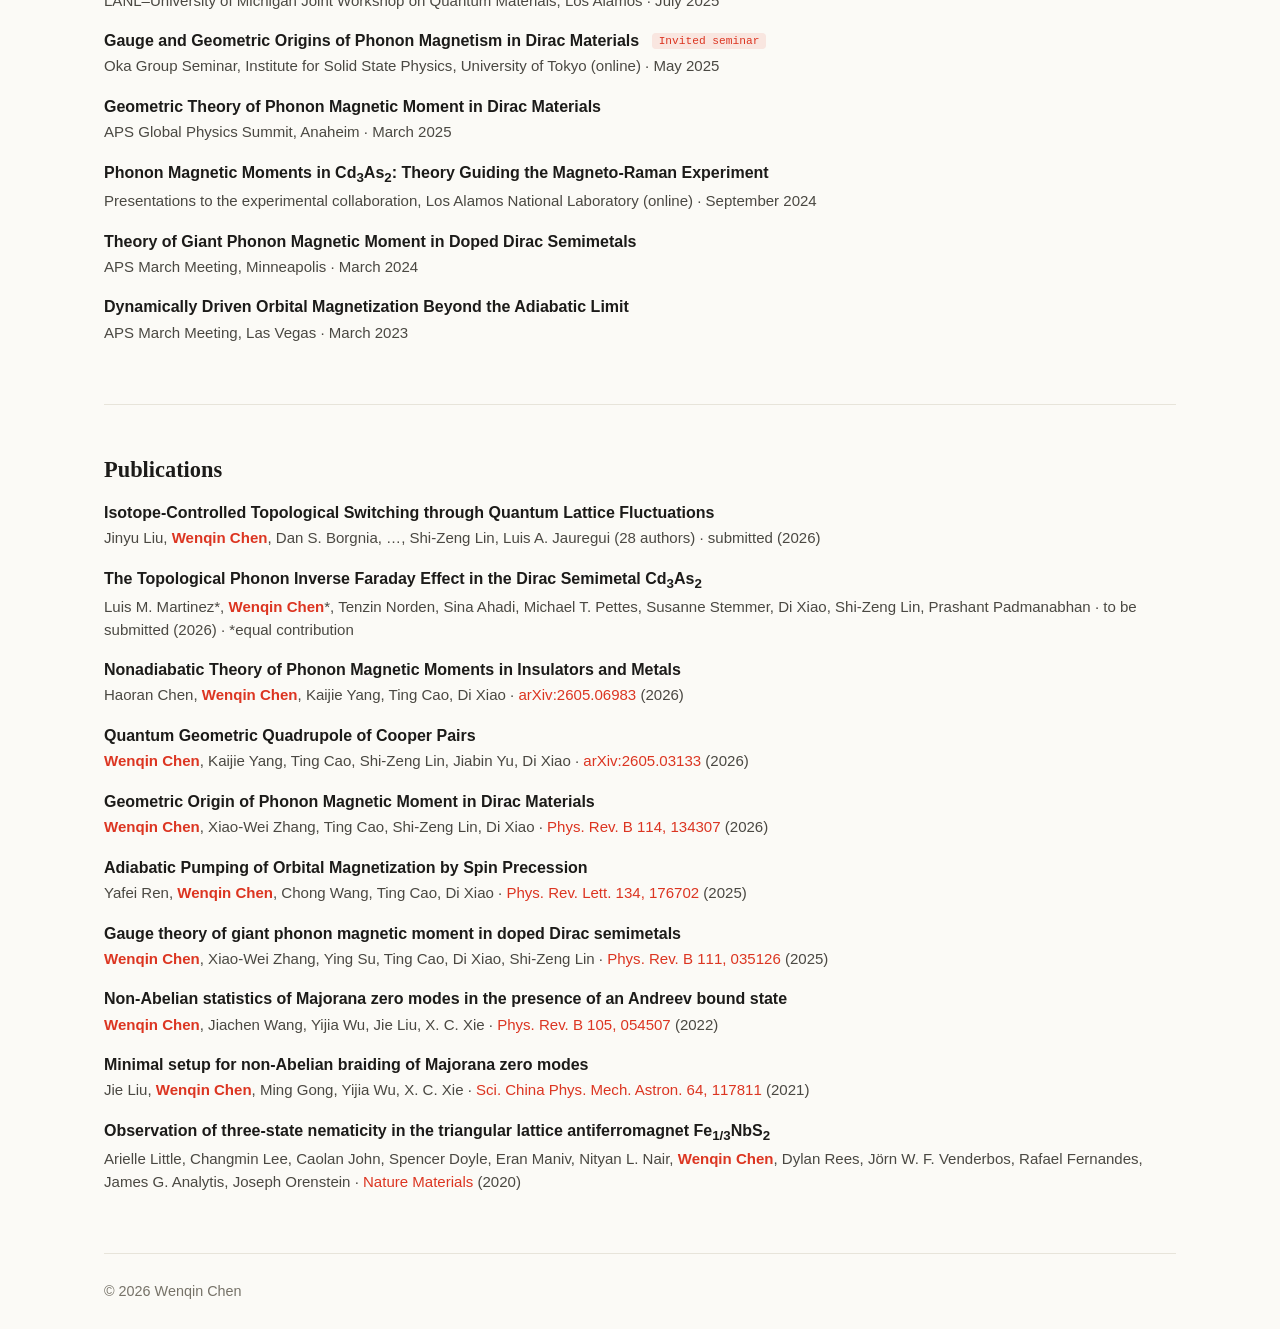
==== commit ba095f37: "Publications: add submitted isotope paper (HfTe5, second author); Geometric Origin -> Phys. Rev. B 1" ====
--- a/index.html
+++ b/index.html
@@ -265,6 +265,10 @@
         <h2>Publications</h2>
         <ul class="pub-list">
           <li>
+            <div class="pub-title">Isotope-Controlled Topological Switching through Quantum Lattice Fluctuations</div>
+            <div class="pub-authors">Jinyu Liu, <span class="me">Wenqin Chen</span>, Dan S. Borgnia, …, Shi-Zeng Lin, Luis A. Jauregui (28 authors) · submitted (2026)</div>
+          </li>
+          <li>
             <div class="pub-title">The Topological Phonon Inverse Faraday Effect in the Dirac Semimetal Cd<sub>3</sub>As<sub>2</sub></div>
             <div class="pub-authors">Luis M. Martinez*, <span class="me">Wenqin Chen</span>*, Tenzin Norden, Sina Ahadi, Michael T. Pettes, Susanne Stemmer, Di Xiao, Shi-Zeng Lin, Prashant Padmanabhan · to be submitted (2026) · *equal contribution</div>
           </li>
@@ -278,7 +282,7 @@
           </li>
           <li>
             <div class="pub-title">Geometric Origin of Phonon Magnetic Moment in Dirac Materials</div>
-            <div class="pub-authors"><span class="me">Wenqin Chen</span>, Xiao-Wei Zhang, Ting Cao, Shi-Zeng Lin, Di Xiao · <a href="https://arxiv.org/abs/2505.09732" target="_blank" rel="noopener">arXiv:2505.09732</a> (2025)</div>
+            <div class="pub-authors"><span class="me">Wenqin Chen</span>, Xiao-Wei Zhang, Ting Cao, Shi-Zeng Lin, Di Xiao · <a href="https://doi.org/10.1103/jyxm-6lyd" target="_blank" rel="noopener">Phys. Rev. B 114, 134307</a> (2026)</div>
           </li>
           <li>
             <div class="pub-title">Adiabatic Pumping of Orbital Magnetization by Spin Precession</div>
